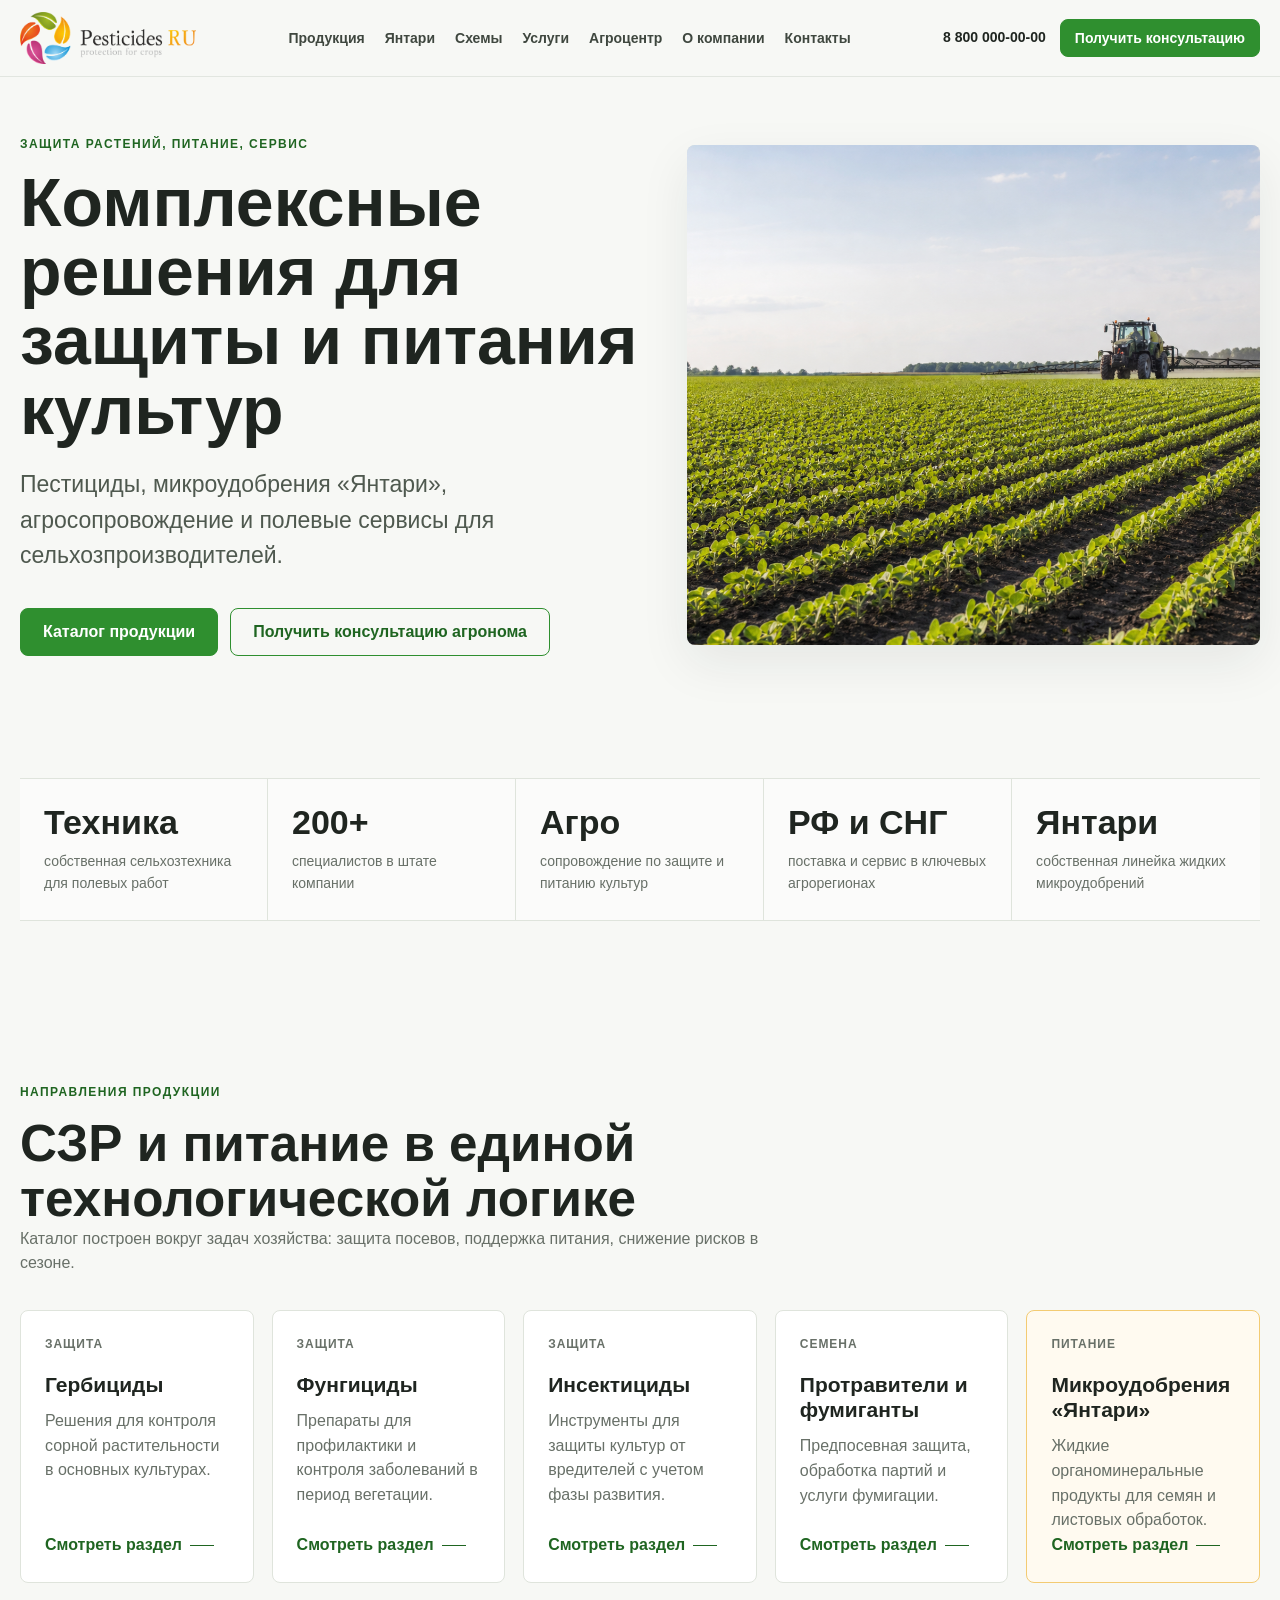
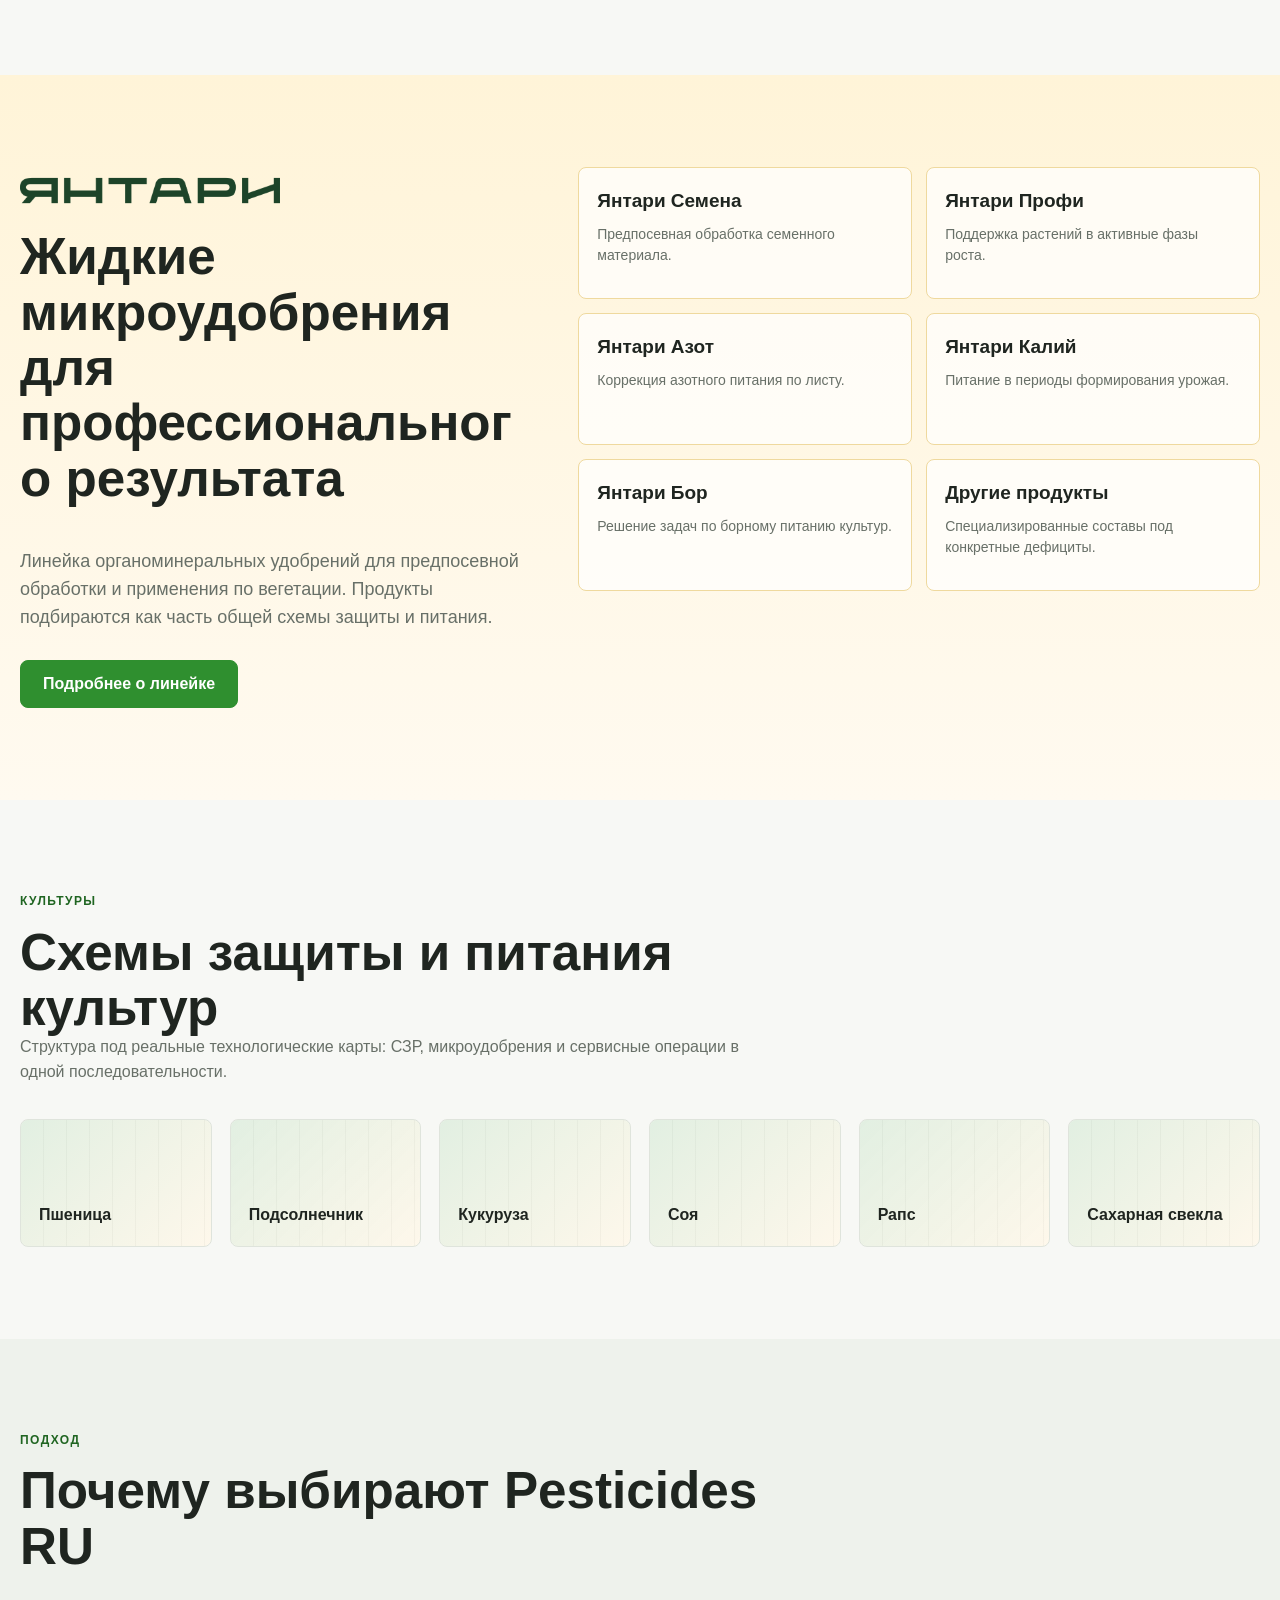
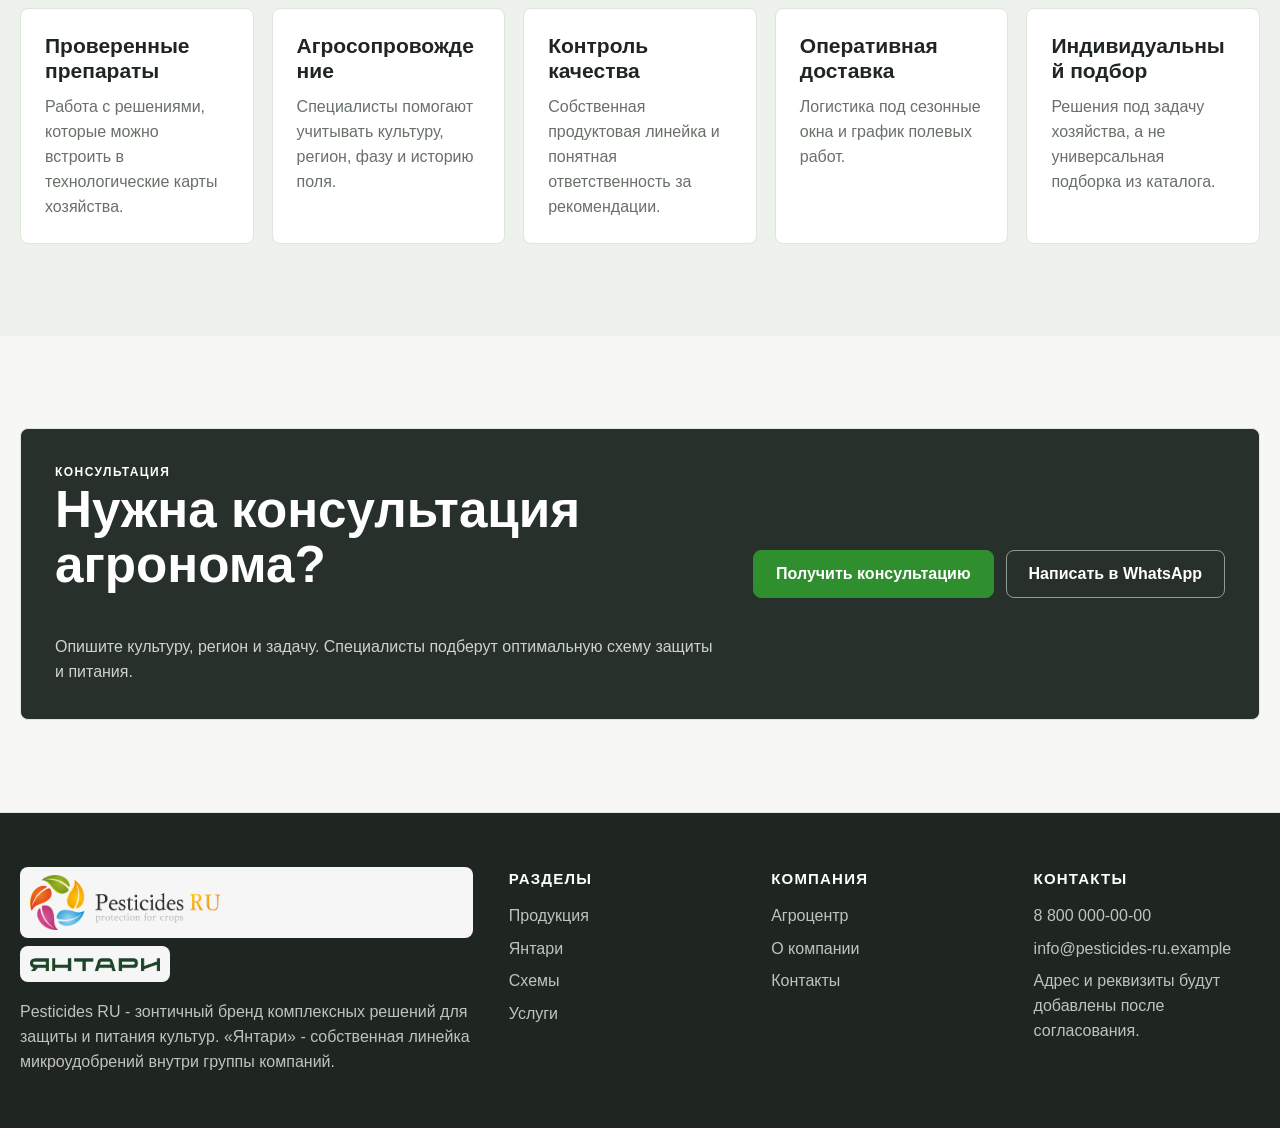
==== index.html @ 40eee6c5 "Initial static site" ====
<!doctype html>
<html lang="ru">
  <head>
    <meta charset="utf-8">
    <meta name="viewport" content="width=device-width, initial-scale=1">
    <title>Pesticides RU - защита и питание сельскохозяйственных культур</title>
    <meta name="description" content="Pesticides RU: пестициды, микроудобрения Янтари, агросопровождение и полевые сервисы для сельхозпроизводителей.">
    <meta property="og:title" content="Pesticides RU - комплексные решения для агробизнеса">
    <meta property="og:description" content="Защита растений, питание культур, микроудобрения Янтари и агрономическое сопровождение.">
    <meta property="og:type" content="website">
    <meta property="og:image" content="assets/img/hero-field.png">
    <meta property="og:locale" content="ru_RU">
    <link rel="stylesheet" href="assets/css/styles.css">
  </head>
  <body>
    <header class="site-header" data-header>
      <div class="container header-inner">
        <a class="brand" href="index.html" aria-label="Pesticides RU">
          <img class="brand-logo" src="assets/img/logo-pesticides.png" alt="Pesticides RU">
        </a>
        <button class="nav-toggle" type="button" aria-label="Открыть меню" aria-expanded="false" data-menu-toggle>
          <span></span>
          <span></span>
        </button>
        <nav class="site-nav" data-nav>
          <a href="products.html">Продукция</a>
          <a href="yantari.html">Янтари</a>
          <a href="schemes.html">Схемы</a>
          <a href="services.html">Услуги</a>
          <a href="agrocenter.html">Агроцентр</a>
          <a href="company.html">О компании</a>
          <a href="contacts.html">Контакты</a>
        </nav>
        <div class="header-actions">
          <a class="header-phone" href="tel:+78000000000">8 800 000-00-00</a>
          <a class="button button--small" href="contacts.html">Получить консультацию</a>
        </div>
      </div>
    </header>

    <main>
      <section class="hero section">
        <div class="container hero-grid">
          <div class="hero-copy reveal">
            <p class="eyebrow">Защита растений, питание, сервис</p>
            <h1>Комплексные решения для защиты и питания культур</h1>
            <p class="lead">Пестициды, микроудобрения «Янтари», агросопровождение и полевые сервисы для сельхозпроизводителей.</p>
            <div class="hero-actions">
              <a class="button" href="products.html">Каталог продукции</a>
              <a class="button button--secondary" href="contacts.html">Получить консультацию агронома</a>
            </div>
          </div>
          <div class="hero-media reveal">
            <img src="assets/img/hero-field.png" alt="Поле с сельскохозяйственной техникой для обработки посевов">
          </div>
        </div>
      </section>

      <section class="section section--tight">
        <div class="container metrics-row reveal">
          <article class="metric">
            <span class="metric-value">Техника</span>
            <p>собственная сельхозтехника для полевых работ</p>
          </article>
          <article class="metric">
            <span class="metric-value">200+</span>
            <p>специалистов в штате компании</p>
          </article>
          <article class="metric">
            <span class="metric-value">Агро</span>
            <p>сопровождение по защите и питанию культур</p>
          </article>
          <article class="metric">
            <span class="metric-value">РФ и СНГ</span>
            <p>поставка и сервис в ключевых агрорегионах</p>
          </article>
          <article class="metric">
            <span class="metric-value">Янтари</span>
            <p>собственная линейка жидких микроудобрений</p>
          </article>
        </div>
      </section>

      <section class="section">
        <div class="container">
          <div class="section-header reveal">
            <p class="eyebrow">Направления продукции</p>
            <h2>СЗР и питание в единой технологической логике</h2>
            <p>Каталог построен вокруг задач хозяйства: защита посевов, поддержка питания, снижение рисков в сезоне.</p>
          </div>
          <div class="grid grid--5">
            <article class="card reveal">
              <span class="card-kicker">Защита</span>
              <h3>Гербициды</h3>
              <p>Решения для контроля сорной растительности в основных культурах.</p>
              <a class="text-link" href="products.html#catalog">Смотреть раздел</a>
            </article>
            <article class="card reveal">
              <span class="card-kicker">Защита</span>
              <h3>Фунгициды</h3>
              <p>Препараты для профилактики и контроля заболеваний в период вегетации.</p>
              <a class="text-link" href="products.html#catalog">Смотреть раздел</a>
            </article>
            <article class="card reveal">
              <span class="card-kicker">Защита</span>
              <h3>Инсектициды</h3>
              <p>Инструменты для защиты культур от вредителей с учетом фазы развития.</p>
              <a class="text-link" href="products.html#catalog">Смотреть раздел</a>
            </article>
            <article class="card reveal">
              <span class="card-kicker">Семена</span>
              <h3>Протравители и фумиганты</h3>
              <p>Предпосевная защита, обработка партий и услуги фумигации.</p>
              <a class="text-link" href="products.html#catalog">Смотреть раздел</a>
            </article>
            <article class="card card--accent reveal">
              <span class="card-kicker">Питание</span>
              <h3>Микроудобрения «Янтари»</h3>
              <p>Жидкие органоминеральные продукты для семян и листовых обработок.</p>
              <a class="text-link" href="yantari.html">Смотреть раздел</a>
            </article>
          </div>
        </div>
      </section>

      <section class="section section--soft">
        <div class="container brand-feature reveal">
          <div>
            <img class="yantari-logo yantari-logo--feature" src="assets/img/logo-yantari-wordmark.png" alt="Янтари">
            <h2>Жидкие микроудобрения для профессионального результата</h2>
            <p>Линейка органоминеральных удобрений для предпосевной обработки и применения по вегетации. Продукты подбираются как часть общей схемы защиты и питания.</p>
            <a class="button" href="yantari.html">Подробнее о линейке</a>
          </div>
          <div class="mini-products">
            <article>
              <h3>Янтари Семена</h3>
              <p>Предпосевная обработка семенного материала.</p>
            </article>
            <article>
              <h3>Янтари Профи</h3>
              <p>Поддержка растений в активные фазы роста.</p>
            </article>
            <article>
              <h3>Янтари Азот</h3>
              <p>Коррекция азотного питания по листу.</p>
            </article>
            <article>
              <h3>Янтари Калий</h3>
              <p>Питание в периоды формирования урожая.</p>
            </article>
            <article>
              <h3>Янтари Бор</h3>
              <p>Решение задач по борному питанию культур.</p>
            </article>
            <article>
              <h3>Другие продукты</h3>
              <p>Специализированные составы под конкретные дефициты.</p>
            </article>
          </div>
        </div>
      </section>

      <section class="section">
        <div class="container">
          <div class="section-header reveal">
            <p class="eyebrow">Культуры</p>
            <h2>Схемы защиты и питания культур</h2>
            <p>Структура под реальные технологические карты: СЗР, микроудобрения и сервисные операции в одной последовательности.</p>
          </div>
          <div class="grid grid--6">
            <a class="culture-card reveal" href="schemes.html#wheat"><span>Пшеница</span></a>
            <a class="culture-card reveal" href="schemes.html#sunflower"><span>Подсолнечник</span></a>
            <a class="culture-card reveal" href="schemes.html#corn"><span>Кукуруза</span></a>
            <a class="culture-card reveal" href="schemes.html#soy"><span>Соя</span></a>
            <a class="culture-card reveal" href="schemes.html#rape"><span>Рапс</span></a>
            <a class="culture-card reveal" href="schemes.html#beet"><span>Сахарная свекла</span></a>
          </div>
        </div>
      </section>

      <section class="section section--muted">
        <div class="container">
          <div class="section-header reveal">
            <p class="eyebrow">Подход</p>
            <h2>Почему выбирают Pesticides RU</h2>
          </div>
          <div class="grid grid--5">
            <article class="card reveal">
              <h3>Проверенные препараты</h3>
              <p>Работа с решениями, которые можно встроить в технологические карты хозяйства.</p>
            </article>
            <article class="card reveal">
              <h3>Агросопровождение</h3>
              <p>Специалисты помогают учитывать культуру, регион, фазу и историю поля.</p>
            </article>
            <article class="card reveal">
              <h3>Контроль качества</h3>
              <p>Собственная продуктовая линейка и понятная ответственность за рекомендации.</p>
            </article>
            <article class="card reveal">
              <h3>Оперативная доставка</h3>
              <p>Логистика под сезонные окна и график полевых работ.</p>
            </article>
            <article class="card reveal">
              <h3>Индивидуальный подбор</h3>
              <p>Решения под задачу хозяйства, а не универсальная подборка из каталога.</p>
            </article>
          </div>
        </div>
      </section>

      <section class="section">
        <div class="container">
          <div class="cta-block reveal">
            <div>
              <p class="eyebrow">Консультация</p>
              <h2>Нужна консультация агронома?</h2>
              <p>Опишите культуру, регион и задачу. Специалисты подберут оптимальную схему защиты и питания.</p>
            </div>
            <div class="cta-actions">
              <a class="button" href="contacts.html">Получить консультацию</a>
              <a class="button button--secondary" href="https://wa.me/78000000000">Написать в WhatsApp</a>
            </div>
          </div>
        </div>
      </section>
    </main>

    <footer class="site-footer">
      <div class="container footer-grid">
        <div>
          <a class="brand brand--footer" href="index.html">
            <img class="brand-logo" src="assets/img/logo-pesticides.png" alt="Pesticides RU">
          </a>
          <img class="footer-yantari-logo" src="assets/img/logo-yantari-wordmark.png" alt="Янтари">
          <p>Pesticides RU - зонтичный бренд комплексных решений для защиты и питания культур. «Янтари» - собственная линейка микроудобрений внутри группы компаний.</p>
        </div>
        <div>
          <h2>Разделы</h2>
          <a href="products.html">Продукция</a>
          <a href="yantari.html">Янтари</a>
          <a href="schemes.html">Схемы</a>
          <a href="services.html">Услуги</a>
        </div>
        <div>
          <h2>Компания</h2>
          <a href="agrocenter.html">Агроцентр</a>
          <a href="company.html">О компании</a>
          <a href="contacts.html">Контакты</a>
        </div>
        <div>
          <h2>Контакты</h2>
          <a href="tel:+78000000000">8 800 000-00-00</a>
          <a href="mailto:info@pesticides-ru.example">info@pesticides-ru.example</a>
          <p>Адрес и реквизиты будут добавлены после согласования.</p>
        </div>
      </div>
    </footer>
    <script src="assets/js/main.js"></script>
  </body>
</html>
---- assets/css/styles.css ----
:root {
  --color-bg: #f7f8f5;
  --color-surface: #ffffff;
  --color-text: #1f2520;
  --color-muted: #687068;
  --color-line: #dfe4dc;
  --color-green: #2f8f2f;
  --color-green-dark: #1f6521;
  --color-yantari: #f2a100;
  --color-yantari-soft: #fff4d8;
  --color-graphite: #27302a;
  --color-bluegray: #e8eef0;
  --shadow-soft: 0 18px 50px rgba(31, 37, 32, 0.08);
  --radius: 8px;
  --container: min(100% - 40px, 1240px);
}

* {
  box-sizing: border-box;
}

html {
  scroll-behavior: smooth;
}

body {
  margin: 0;
  background: var(--color-bg);
  color: var(--color-text);
  font-family: Inter, Arial, Helvetica, sans-serif;
  font-size: 16px;
  line-height: 1.55;
  text-rendering: optimizeLegibility;
}

body.menu-open {
  overflow: hidden;
}

img {
  display: block;
  max-width: 100%;
}

a {
  color: inherit;
  text-decoration: none;
}

button,
input,
select,
textarea {
  font: inherit;
}

.container {
  width: var(--container);
  margin: 0 auto;
}

.section {
  padding: 92px 0;
}

.section--tight {
  padding: 30px 0 70px;
}

.section--soft {
  background: linear-gradient(180deg, var(--color-yantari-soft), #fffaf0);
}

.section--muted {
  background: #eef2ec;
}

.section-header {
  max-width: 760px;
  margin-bottom: 34px;
}

.section-header h2,
.page-hero h1,
.hero h1,
.subbrand-hero h1 {
  margin: 0;
  color: var(--color-text);
  font-weight: 760;
  line-height: 1.02;
  letter-spacing: 0;
}

.hero h1 {
  max-width: 720px;
  font-size: clamp(38px, 5.4vw, 68px);
}

.page-hero h1,
.subbrand-hero h1 {
  font-size: clamp(38px, 5vw, 66px);
}

.section-header h2,
.cta-block h2,
.brand-feature h2 {
  font-size: clamp(30px, 4vw, 52px);
  line-height: 1.08;
}

h1,
h2,
h3,
p {
  margin-top: 0;
  overflow-wrap: break-word;
}

p {
  color: var(--color-muted);
}

.lead {
  max-width: 720px;
  margin: 22px 0 0;
  color: #4f594f;
  font-size: clamp(18px, 2vw, 23px);
}

.eyebrow {
  margin-bottom: 14px;
  color: var(--color-green-dark);
  font-size: 12px;
  font-weight: 760;
  letter-spacing: 0.12em;
  text-transform: uppercase;
}

.button {
  display: inline-flex;
  align-items: center;
  justify-content: center;
  min-height: 48px;
  padding: 0 22px;
  border: 1px solid var(--color-green);
  border-radius: var(--radius);
  background: var(--color-green);
  color: #ffffff;
  font-weight: 720;
  line-height: 1;
  transition: background 180ms ease, border-color 180ms ease, transform 180ms ease;
}

.button:hover {
  border-color: var(--color-green-dark);
  background: var(--color-green-dark);
  transform: translateY(-1px);
}

.button--secondary {
  background: transparent;
  color: var(--color-green-dark);
}

.button--secondary:hover {
  background: #eaf3e8;
  color: var(--color-green-dark);
}

.button--small {
  min-height: 38px;
  padding: 0 14px;
  font-size: 14px;
}

.text-link {
  display: inline-flex;
  align-items: center;
  gap: 8px;
  margin-top: auto;
  color: var(--color-green-dark);
  font-weight: 720;
}

.text-link::after {
  content: "";
  width: 24px;
  height: 1px;
  background: currentColor;
}

.site-header {
  position: sticky;
  top: 0;
  z-index: 20;
  border-bottom: 1px solid rgba(223, 228, 220, 0.86);
  background: rgba(247, 248, 245, 0.92);
  backdrop-filter: blur(18px);
  transition: box-shadow 180ms ease, background 180ms ease;
}

.site-header.is-scrolled {
  background: rgba(255, 255, 255, 0.94);
  box-shadow: 0 10px 32px rgba(31, 37, 32, 0.08);
}

.header-inner {
  display: grid;
  grid-template-columns: auto 1fr auto;
  align-items: center;
  gap: 24px;
  min-height: 76px;
}

.brand {
  display: inline-flex;
  align-items: center;
  gap: 10px;
  min-width: 0;
  font-weight: 800;
}

.brand-logo {
  display: block;
  width: 176px;
  height: auto;
}

.brand--footer .brand-logo {
  width: 190px;
}

.brand-mark {
  display: inline-flex;
  align-items: center;
  justify-content: center;
  width: 38px;
  height: 38px;
  border: 1px solid var(--color-green);
  border-radius: 50%;
  background: #eef6ec;
  color: var(--color-green-dark);
  font-size: 13px;
  font-weight: 800;
}

.brand-mark--large {
  width: 58px;
  height: 58px;
  font-size: 18px;
}

.brand-text {
  white-space: nowrap;
}

.site-nav {
  display: flex;
  align-items: center;
  justify-content: center;
  gap: 20px;
  color: #3f473f;
  font-size: 14px;
  font-weight: 640;
}

.site-nav a {
  position: relative;
  padding: 27px 0 26px;
}

.site-nav a::after {
  position: absolute;
  right: 0;
  bottom: 19px;
  left: 0;
  height: 2px;
  background: var(--color-green);
  content: "";
  opacity: 0;
  transform: scaleX(0.3);
  transition: opacity 180ms ease, transform 180ms ease;
}

.site-nav a:hover::after,
.site-nav a.is-active::after {
  opacity: 1;
  transform: scaleX(1);
}

.header-actions {
  display: inline-flex;
  align-items: center;
  gap: 14px;
}

.header-phone {
  color: var(--color-text);
  font-size: 14px;
  font-weight: 760;
  white-space: nowrap;
}

.nav-toggle {
  display: none;
  width: 42px;
  height: 42px;
  border: 1px solid var(--color-line);
  border-radius: var(--radius);
  background: var(--color-surface);
  cursor: pointer;
}

.nav-toggle span {
  display: block;
  width: 18px;
  height: 2px;
  margin: 5px auto;
  background: var(--color-text);
  transition: transform 180ms ease, opacity 180ms ease;
}

.nav-toggle.is-active span:first-child {
  transform: translateY(3.5px) rotate(45deg);
}

.nav-toggle.is-active span:last-child {
  transform: translateY(-3.5px) rotate(-45deg);
}

.mobile-nav-actions {
  display: none;
}

.hero {
  padding-top: 58px;
}

.hero-grid {
  display: grid;
  grid-template-columns: minmax(0, 1fr) minmax(360px, 0.92fr);
  align-items: center;
  gap: 44px;
}

.hero-grid > *,
.page-hero-grid > *,
.subbrand-hero-grid > *,
.brand-feature > *,
.two-column > *,
.contact-layout > *,
.grid > *,
.product-grid > *,
.service-list > *,
.stage-grid > *,
.process-line > *,
.footer-grid > * {
  min-width: 0;
}

.hero-copy {
  position: relative;
  z-index: 1;
}

.hero-actions {
  display: flex;
  flex-wrap: wrap;
  gap: 12px;
  margin-top: 34px;
}

.hero-media {
  min-height: 500px;
  overflow: hidden;
  border-radius: var(--radius);
  background: #d8dfd6;
  box-shadow: var(--shadow-soft);
}

.hero-media img {
  width: 100%;
  height: 100%;
  min-height: 500px;
  object-fit: cover;
}

.metrics-row {
  display: grid;
  grid-template-columns: repeat(5, 1fr);
  border-top: 1px solid var(--color-line);
  border-bottom: 1px solid var(--color-line);
  background: rgba(255, 255, 255, 0.52);
}

.metric {
  min-height: 138px;
  padding: 26px 24px;
  border-right: 1px solid var(--color-line);
}

.metric:last-child {
  border-right: 0;
}

.metric-value {
  display: block;
  margin-bottom: 12px;
  color: var(--color-text);
  font-size: clamp(24px, 3vw, 34px);
  font-weight: 820;
  line-height: 1;
}

.metric p {
  margin: 0;
  font-size: 14px;
}

.grid {
  display: grid;
  gap: 18px;
}

.grid--4 {
  grid-template-columns: repeat(4, minmax(0, 1fr));
}

.grid--5 {
  grid-template-columns: repeat(5, minmax(0, 1fr));
}

.grid--6 {
  grid-template-columns: repeat(6, minmax(0, 1fr));
}

.card,
.product-card,
.culture-card,
.document-card,
.service-card,
.scheme-card,
.contact-card,
.page-note,
.subbrand-panel,
.process-step,
.map-placeholder,
.requisites {
  border: 1px solid var(--color-line);
  border-radius: var(--radius);
  background: var(--color-surface);
}

.card {
  display: flex;
  min-height: 230px;
  flex-direction: column;
  padding: 24px;
  transition: border-color 180ms ease, transform 180ms ease, box-shadow 180ms ease;
}

.card:hover,
.product-card:hover,
.culture-card:hover,
.service-card:hover,
.document-card:hover {
  border-color: #b9c8b6;
  box-shadow: 0 14px 36px rgba(31, 37, 32, 0.07);
  transform: translateY(-2px);
}

.card--accent {
  border-color: #f3cb73;
  background: #fffaf0;
}

.card h3,
.product-card h3,
.service-card h2,
.document-card h3,
.process-step h3 {
  margin-bottom: 12px;
  color: var(--color-text);
  font-size: 21px;
  line-height: 1.2;
}

.card p,
.product-card p,
.document-card p,
.service-card p {
  margin-bottom: 0;
}

.card-kicker {
  margin-bottom: 18px;
  color: var(--color-muted);
  font-size: 12px;
  font-weight: 760;
  letter-spacing: 0.08em;
  text-transform: uppercase;
}

.brand-feature {
  display: grid;
  grid-template-columns: minmax(280px, 0.86fr) minmax(0, 1.14fr);
  gap: 44px;
  align-items: start;
}

.brand-feature p {
  max-width: 580px;
  margin-bottom: 28px;
  font-size: 18px;
}

.subbrand-logo {
  display: inline-flex;
  align-items: center;
  min-height: 38px;
  margin-bottom: 18px;
  padding: 8px 16px;
  border: 1px solid #e8b33c;
  border-radius: 999px;
  background: #fff6dc;
  color: #885b00;
  font-size: 16px;
  font-weight: 820;
}

.yantari-logo {
  display: block;
  width: min(100%, 230px);
  height: auto;
  margin-bottom: 18px;
}

.yantari-logo--hero {
  width: min(100%, 340px);
}

.yantari-logo--feature {
  width: min(100%, 260px);
}

.mini-products {
  display: grid;
  grid-template-columns: repeat(2, minmax(0, 1fr));
  gap: 14px;
}

.mini-products article {
  min-height: 132px;
  padding: 18px;
  border: 1px solid #efd99e;
  border-radius: var(--radius);
  background: rgba(255, 255, 255, 0.72);
}

.mini-products h3 {
  margin-bottom: 8px;
  font-size: 19px;
}

.mini-products p {
  margin: 0;
  font-size: 14px;
}

.culture-card {
  position: relative;
  display: flex;
  min-height: 128px;
  align-items: flex-end;
  padding: 18px;
  overflow: hidden;
  color: var(--color-text);
  font-weight: 780;
  transition: border-color 180ms ease, transform 180ms ease, box-shadow 180ms ease;
}

.culture-card::before {
  position: absolute;
  inset: 0;
  background:
    linear-gradient(135deg, rgba(47, 143, 47, 0.14), rgba(242, 161, 0, 0.08)),
    repeating-linear-gradient(90deg, transparent 0 22px, rgba(31, 37, 32, 0.04) 22px 23px);
  content: "";
}

.culture-card span {
  position: relative;
}

.cta-block {
  display: grid;
  grid-template-columns: minmax(0, 1fr) auto;
  gap: 30px;
  align-items: center;
  padding: 34px;
  border: 1px solid var(--color-line);
  border-radius: var(--radius);
  background: var(--color-graphite);
}

.cta-block h2,
.cta-block p,
.cta-block .eyebrow {
  color: #ffffff;
}

.cta-block p {
  max-width: 680px;
  margin-bottom: 0;
  color: rgba(255, 255, 255, 0.78);
}

.cta-actions {
  display: flex;
  flex-wrap: wrap;
  gap: 12px;
  justify-content: flex-end;
}

.cta-block .button--secondary {
  border-color: rgba(255, 255, 255, 0.5);
  color: #ffffff;
}

.cta-block .button--secondary:hover {
  background: rgba(255, 255, 255, 0.1);
}

.page-hero {
  border-bottom: 1px solid var(--color-line);
  background: linear-gradient(180deg, #ffffff, var(--color-bg));
}

.page-hero-grid,
.subbrand-hero-grid {
  display: grid;
  grid-template-columns: minmax(0, 1fr) minmax(280px, 390px);
  gap: 44px;
  align-items: end;
}

.page-note,
.contact-card,
.subbrand-panel {
  padding: 24px;
}

.page-note strong,
.contact-card h2 {
  display: block;
  margin-bottom: 10px;
  color: var(--color-text);
  font-size: 18px;
}

.page-note p,
.contact-card p,
.subbrand-panel p {
  margin: 0;
}

.filter-bar {
  display: flex;
  flex-wrap: wrap;
  gap: 8px;
  margin-bottom: 28px;
}

.filter-button {
  min-height: 38px;
  padding: 0 14px;
  border: 1px solid var(--color-line);
  border-radius: 999px;
  background: var(--color-surface);
  color: var(--color-text);
  cursor: pointer;
  font-size: 14px;
  font-weight: 680;
  transition: border-color 180ms ease, background 180ms ease, color 180ms ease;
}

.filter-button:hover,
.filter-button.is-active {
  border-color: var(--color-green);
  background: #eaf3e8;
  color: var(--color-green-dark);
}

.product-grid {
  display: grid;
  grid-template-columns: repeat(4, minmax(0, 1fr));
  gap: 18px;
}

.product-card {
  display: flex;
  min-height: 330px;
  flex-direction: column;
  padding: 22px;
  transition: border-color 180ms ease, transform 180ms ease, box-shadow 180ms ease;
}

.product-card.is-hidden,
.scheme-card.is-hidden {
  display: none;
}

.tag {
  display: inline-flex;
  width: fit-content;
  margin-bottom: 16px;
  padding: 5px 10px;
  border-radius: 999px;
  background: #edf4ec;
  color: var(--color-green-dark);
  font-size: 12px;
  font-weight: 760;
}

.tag--yantari {
  background: var(--color-yantari-soft);
  color: #8a5c00;
}

.product-card dl {
  display: grid;
  gap: 10px;
  margin: 0 0 18px;
}

.product-card dl div {
  display: grid;
  gap: 2px;
}

.product-card dt {
  color: var(--color-muted);
  font-size: 12px;
  font-weight: 760;
  text-transform: uppercase;
}

.product-card dd {
  margin: 0;
  color: var(--color-text);
  font-size: 14px;
}

.product-card .button {
  align-self: flex-start;
  margin-top: auto;
}

.subbrand-hero {
  background:
    linear-gradient(135deg, rgba(255, 244, 216, 0.95), rgba(247, 248, 245, 0.95)),
    radial-gradient(circle at 80% 20%, rgba(242, 161, 0, 0.18), transparent 32%);
}

.subbrand-panel {
  border-color: #efd99e;
  background: rgba(255, 255, 255, 0.66);
}

.two-column {
  display: grid;
  grid-template-columns: minmax(260px, 0.8fr) minmax(0, 1.2fr);
  gap: 54px;
  align-items: start;
}

.text-stack {
  max-width: 780px;
}

.text-stack p {
  color: #475047;
  font-size: 19px;
}

.document-card {
  min-height: 210px;
  padding: 22px;
  transition: border-color 180ms ease, transform 180ms ease, box-shadow 180ms ease;
}

.document-card span {
  display: inline-flex;
  margin-top: 18px;
  color: var(--color-yantari);
  font-size: 13px;
  font-weight: 820;
}

.scheme-list {
  display: grid;
  gap: 22px;
}

.accordion {
  border: 1px solid var(--color-line);
  border-radius: var(--radius);
  background: var(--color-surface);
  overflow: hidden;
}

.accordion-item + .accordion-item {
  border-top: 1px solid var(--color-line);
}

.accordion-trigger {
  display: flex;
  width: 100%;
  min-height: 68px;
  align-items: center;
  justify-content: space-between;
  gap: 18px;
  padding: 0 22px;
  border: 0;
  background: transparent;
  color: var(--color-text);
  cursor: pointer;
  font-weight: 760;
  text-align: left;
}

.accordion-icon {
  position: relative;
  width: 18px;
  height: 18px;
  flex: 0 0 auto;
}

.accordion-icon::before,
.accordion-icon::after {
  position: absolute;
  top: 50%;
  left: 50%;
  width: 16px;
  height: 2px;
  background: var(--color-green-dark);
  content: "";
  transform: translate(-50%, -50%);
}

.accordion-icon::after {
  transform: translate(-50%, -50%) rotate(90deg);
  transition: opacity 160ms ease;
}

.accordion-trigger[aria-expanded="true"] .accordion-icon::after {
  opacity: 0;
}

.accordion-panel {
  padding: 0 22px 22px;
}

.accordion-panel p {
  max-width: 820px;
  margin: 0;
}

.scheme-card {
  padding: 24px;
}

.scheme-card-head {
  display: flex;
  align-items: center;
  justify-content: space-between;
  gap: 18px;
  margin-bottom: 20px;
  border-bottom: 1px solid var(--color-line);
}

.scheme-card-head h2 {
  margin: 0 0 16px;
  font-size: clamp(26px, 3vw, 38px);
}

.stage-grid {
  display: grid;
  grid-template-columns: repeat(3, minmax(0, 1fr));
  gap: 14px;
}

.stage-grid section {
  min-height: 144px;
  padding: 18px;
  border: 1px solid #e7ebe5;
  border-radius: var(--radius);
  background: #fbfcfa;
}

.stage-grid h3 {
  margin-bottom: 8px;
  font-size: 17px;
}

.stage-grid p {
  margin: 0;
  font-size: 14px;
}

.service-list {
  display: grid;
  grid-template-columns: repeat(3, minmax(0, 1fr));
  gap: 18px;
}

.service-card {
  display: flex;
  min-height: 390px;
  flex-direction: column;
  padding: 24px;
  transition: border-color 180ms ease, transform 180ms ease, box-shadow 180ms ease;
}

.service-card--wide {
  grid-column: span 3;
  min-height: auto;
}

.service-card .button {
  align-self: flex-start;
  margin-top: auto;
}

.process-line {
  display: grid;
  grid-template-columns: repeat(4, minmax(0, 1fr));
  gap: 18px;
}

.process-step {
  min-height: 240px;
  padding: 24px;
}

.process-step span {
  display: block;
  margin-bottom: 24px;
  color: var(--color-yantari);
  font-size: 28px;
  font-weight: 820;
  line-height: 1;
}

.info-list {
  display: grid;
  gap: 18px;
}

.info-list article {
  padding-bottom: 18px;
  border-bottom: 1px solid var(--color-line);
}

.info-list h3 {
  margin-bottom: 6px;
  font-size: 22px;
}

.info-list p {
  margin-bottom: 0;
}

.brand-architecture {
  display: grid;
  grid-template-columns: repeat(2, minmax(0, 1fr));
  gap: 18px;
}

.brand-architecture > div {
  min-height: 300px;
  padding: 30px;
  border: 1px solid var(--color-line);
  border-radius: var(--radius);
  background: var(--color-surface);
}

.architecture-logo {
  display: block;
  width: min(100%, 300px);
  height: auto;
}

.architecture-logo--yantari {
  width: min(100%, 270px);
}

.brand-architecture h2 {
  margin: 24px 0 12px;
  font-size: 32px;
}

.contact-card {
  display: grid;
  gap: 10px;
}

.contact-card a {
  color: var(--color-green-dark);
  font-weight: 760;
}

.contact-layout {
  display: grid;
  grid-template-columns: minmax(0, 1fr) 360px;
  gap: 22px;
  align-items: start;
}

.contact-form {
  display: grid;
  grid-template-columns: repeat(2, minmax(0, 1fr));
  gap: 18px;
  padding: 24px;
  border: 1px solid var(--color-line);
  border-radius: var(--radius);
  background: var(--color-surface);
}

.form-row {
  display: grid;
  gap: 8px;
}

.form-row--full,
.form-footer {
  grid-column: 1 / -1;
}

.form-row label {
  color: var(--color-text);
  font-size: 14px;
  font-weight: 720;
}

.form-row input,
.form-row select,
.form-row textarea {
  width: 100%;
  border: 1px solid var(--color-line);
  border-radius: var(--radius);
  background: #fbfcfa;
  color: var(--color-text);
}

.form-row input,
.form-row select {
  height: 46px;
  padding: 0 12px;
}

.form-row textarea {
  min-height: 150px;
  resize: vertical;
  padding: 12px;
}

.form-row input:focus,
.form-row select:focus,
.form-row textarea:focus {
  outline: 2px solid rgba(47, 143, 47, 0.2);
  border-color: var(--color-green);
}

.form-footer {
  display: flex;
  align-items: center;
  gap: 16px;
}

.form-status {
  margin: 0;
  color: var(--color-green-dark);
  font-size: 14px;
  font-weight: 680;
}

.details-stack {
  display: grid;
  gap: 18px;
}

.map-placeholder,
.requisites {
  padding: 24px;
}

.map-placeholder {
  min-height: 290px;
  background:
    linear-gradient(135deg, rgba(47, 143, 47, 0.07), rgba(242, 161, 0, 0.08)),
    repeating-linear-gradient(0deg, transparent 0 26px, rgba(31, 37, 32, 0.05) 26px 27px),
    repeating-linear-gradient(90deg, transparent 0 26px, rgba(31, 37, 32, 0.05) 26px 27px),
    #ffffff;
}

.map-placeholder h2,
.requisites h2 {
  margin-bottom: 12px;
  font-size: 23px;
}

.requisites p {
  margin-bottom: 8px;
  font-size: 14px;
}

.site-footer {
  padding: 54px 0;
  border-top: 1px solid var(--color-line);
  background: #1f2520;
  color: #ffffff;
}

.footer-grid {
  display: grid;
  grid-template-columns: minmax(260px, 1.4fr) repeat(3, minmax(0, 0.7fr));
  gap: 36px;
}

.site-footer p,
.site-footer a {
  color: rgba(255, 255, 255, 0.72);
}

.site-footer p {
  margin-bottom: 0;
}

.site-footer h2 {
  margin-bottom: 14px;
  color: #ffffff;
  font-size: 15px;
  text-transform: uppercase;
  letter-spacing: 0.08em;
}

.site-footer a {
  display: block;
  margin-bottom: 8px;
}

.brand--footer {
  display: inline-flex;
  margin-bottom: 18px;
  padding: 8px 10px;
  border-radius: var(--radius);
  background: rgba(255, 255, 255, 0.96);
  color: #ffffff;
}

.brand--footer .brand-mark {
  border-color: rgba(255, 255, 255, 0.35);
  background: rgba(255, 255, 255, 0.08);
  color: #ffffff;
}

.footer-yantari-logo {
  display: block;
  width: 150px;
  height: auto;
  margin: 0 0 18px;
  padding: 7px 10px;
  border-radius: var(--radius);
  background: rgba(255, 255, 255, 0.96);
}

.reveal {
  opacity: 0;
  transform: translateY(18px);
  transition: opacity 520ms ease, transform 520ms ease;
}

.reveal.is-visible {
  opacity: 1;
  transform: translateY(0);
}

@media (max-width: 1180px) {
  .header-inner {
    grid-template-columns: auto auto;
    justify-content: space-between;
  }

  .nav-toggle {
    display: block;
  }

  .site-nav,
  .header-actions {
    position: fixed;
    right: 20px;
    left: 20px;
    display: none;
    border: 1px solid var(--color-line);
    background: var(--color-surface);
  }

  .site-nav {
    top: 86px;
    z-index: 22;
    flex-direction: column;
    align-items: stretch;
    gap: 0;
    max-height: calc(100vh - 108px);
    overflow-y: auto;
    padding: 10px;
    border-radius: var(--radius);
    box-shadow: var(--shadow-soft);
  }

  .site-nav.is-open {
    display: flex;
  }

  .site-nav a {
    padding: 13px 12px;
    border-bottom: 1px solid var(--color-line);
  }

  .site-nav a:last-child {
    border-bottom: 0;
  }

  .site-nav a::after {
    display: none;
  }

  .header-actions,
  .header-actions.is-open {
    display: none;
  }

  .mobile-nav-actions {
    display: grid;
    gap: 10px;
    padding: 12px 2px 2px;
  }

  .site-nav .mobile-nav-actions a {
    display: flex;
    width: 100%;
    justify-content: center;
    padding: 0;
    border-bottom: 0;
  }

  .mobile-nav-actions .header-phone {
    min-height: 38px;
    align-items: center;
    border: 1px solid var(--color-line);
    border-radius: var(--radius);
    background: #fbfcfa;
  }

  .hero-grid,
  .page-hero-grid,
  .subbrand-hero-grid,
  .brand-feature,
  .two-column,
  .contact-layout {
    grid-template-columns: 1fr;
  }

  .hero-media,
  .hero-media img {
    min-height: 420px;
  }

  .metrics-row,
  .grid--5,
  .grid--6,
  .product-grid,
  .service-list,
  .process-line,
  .footer-grid {
    grid-template-columns: repeat(2, minmax(0, 1fr));
  }

  .grid--4,
  .stage-grid {
    grid-template-columns: repeat(2, minmax(0, 1fr));
  }

  .service-card--wide {
    grid-column: span 2;
  }

  .metric {
    border-bottom: 1px solid var(--color-line);
  }
}

@media (max-width: 767px) {
  :root {
    --container: min(100% - 28px, 1240px);
  }

  .section {
    padding: 64px 0;
  }

  .section--tight {
    padding: 18px 0 52px;
  }

  .header-inner {
    min-height: 68px;
  }

  .brand-text {
    max-width: 150px;
    overflow: hidden;
    text-overflow: ellipsis;
  }

  .brand-logo {
    width: 146px;
  }

  .site-nav {
    top: 78px;
    right: 14px;
    left: 14px;
  }

  .hero {
    padding-top: 42px;
  }

  .page-hero h1,
  .subbrand-hero h1 {
    font-size: 30px;
    line-height: 1.08;
  }

  .hero-actions,
  .cta-actions,
  .form-footer {
    flex-direction: column;
    align-items: stretch;
  }

  .hero-media,
  .hero-media img {
    min-height: 300px;
  }

  .metrics-row,
  .grid--4,
  .grid--5,
  .grid--6,
  .product-grid,
  .service-list,
  .stage-grid,
  .process-line,
  .footer-grid,
  .brand-architecture,
  .mini-products,
  .contact-form,
  .cta-block {
    grid-template-columns: 1fr;
  }

  .metric {
    min-height: auto;
    border-right: 0;
  }

  .card,
  .product-card,
  .service-card,
  .document-card,
  .scheme-card,
  .cta-block {
    padding: 20px;
  }

  .service-card--wide {
    grid-column: auto;
  }

  .scheme-card-head {
    display: block;
  }

  .page-note,
  .contact-card,
  .subbrand-panel {
    padding: 20px;
  }

  .culture-card {
    min-height: 96px;
  }
}

@media (prefers-reduced-motion: reduce) {
  html {
    scroll-behavior: auto;
  }

  *,
  *::before,
  *::after {
    transition-duration: 0.01ms !important;
    animation-duration: 0.01ms !important;
    animation-iteration-count: 1 !important;
  }

  .reveal {
    opacity: 1;
    transform: none;
  }
}
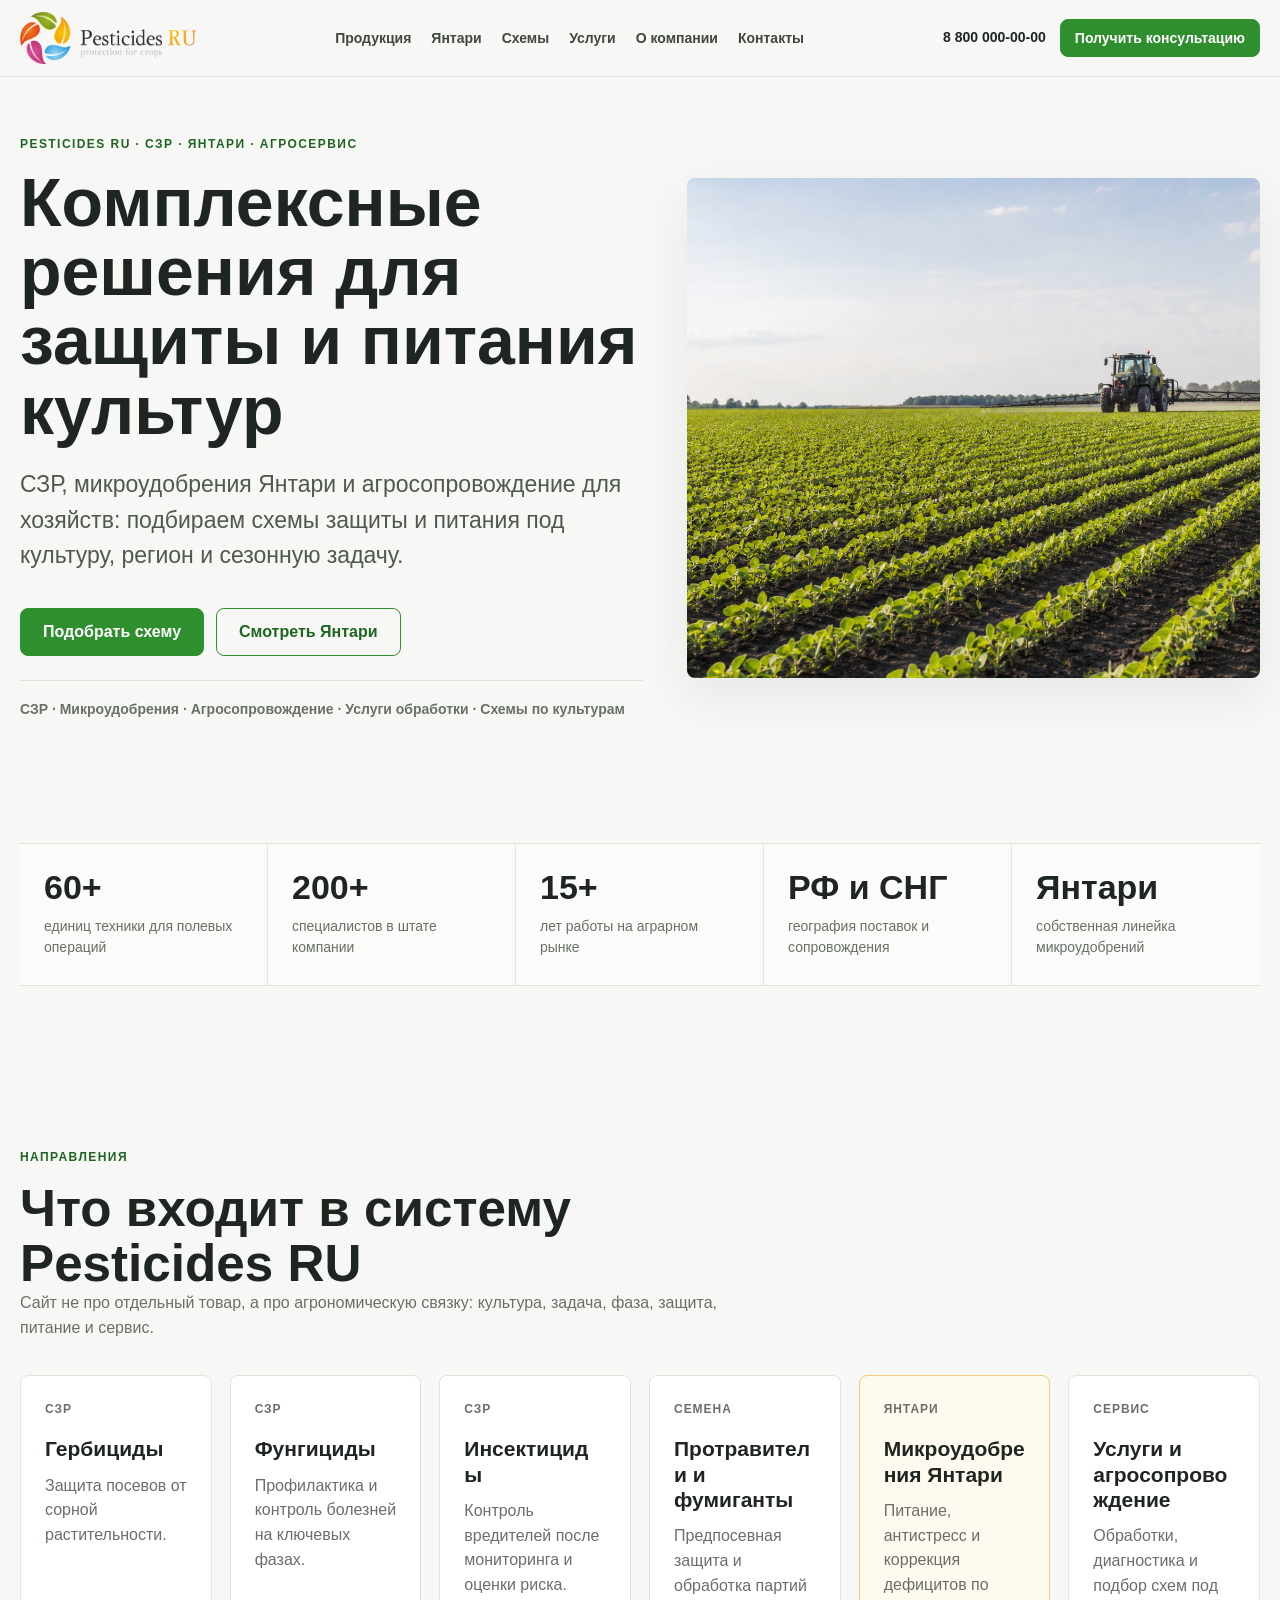
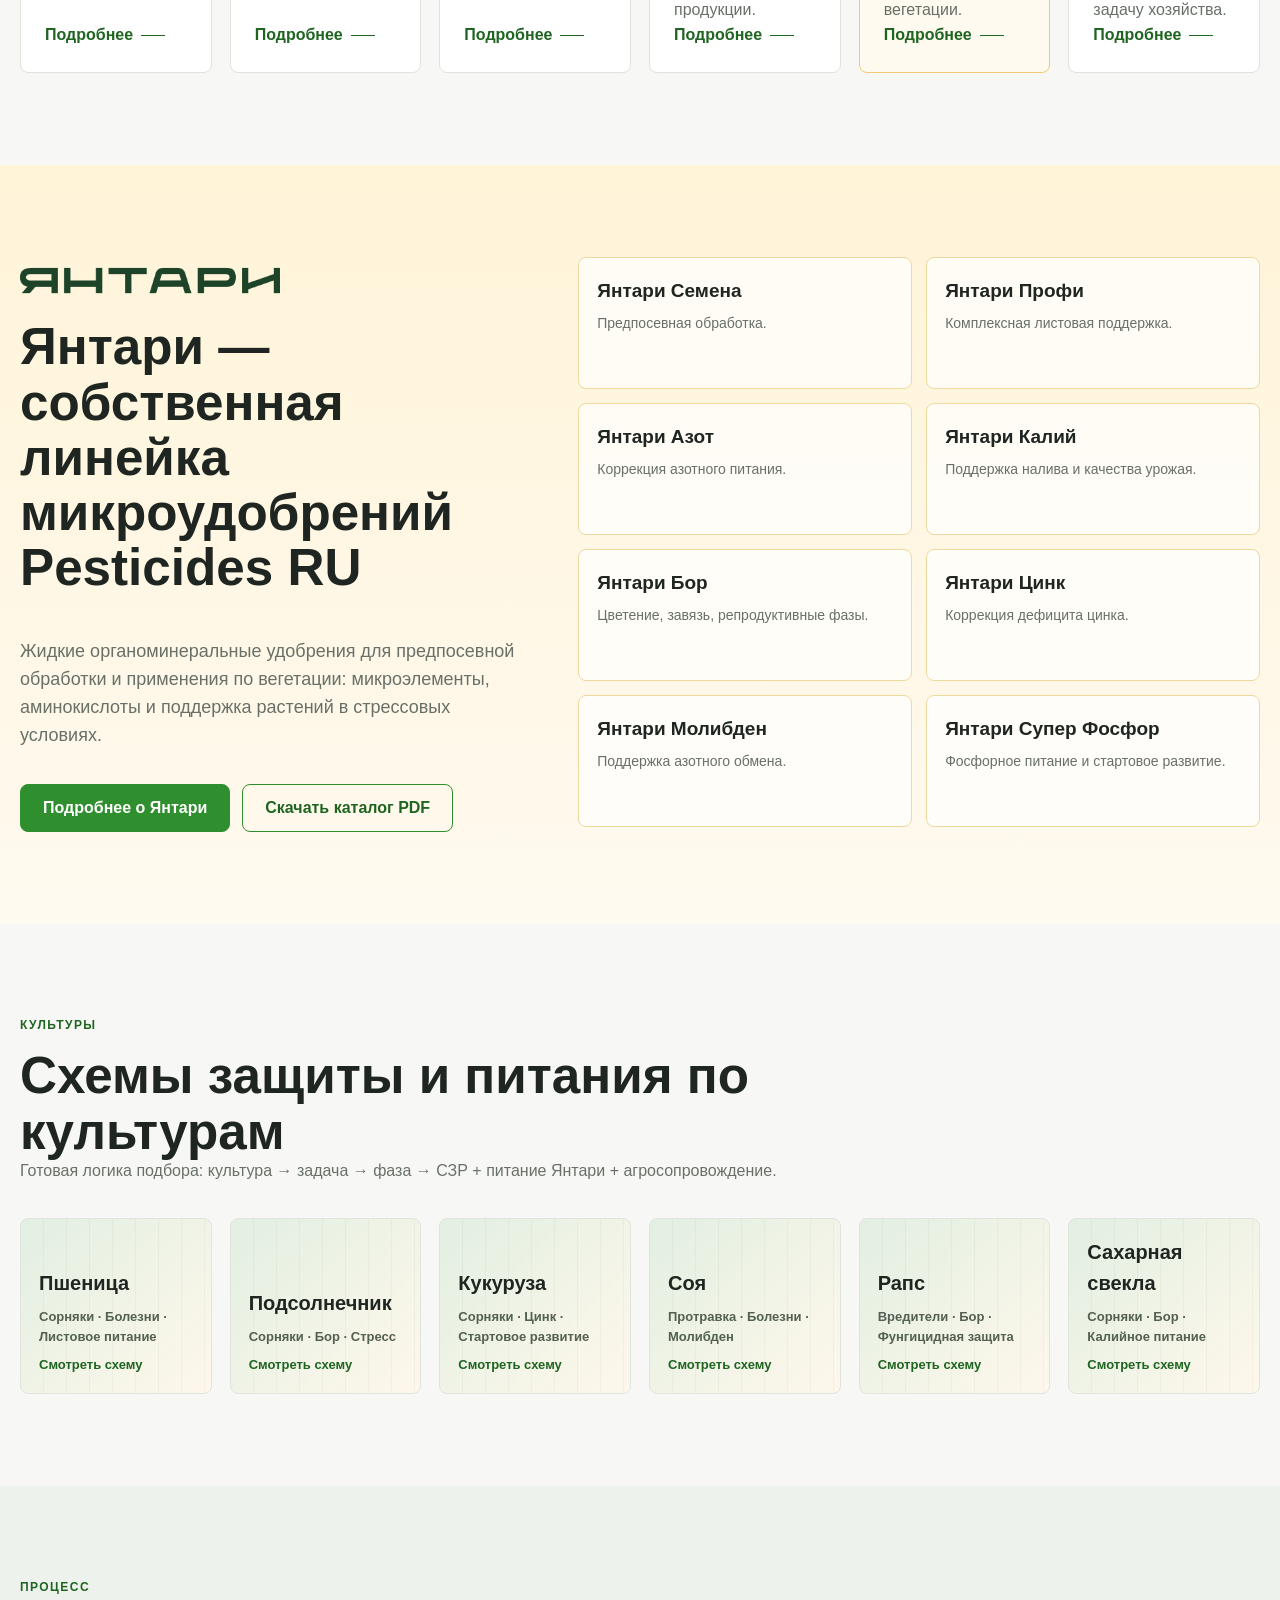
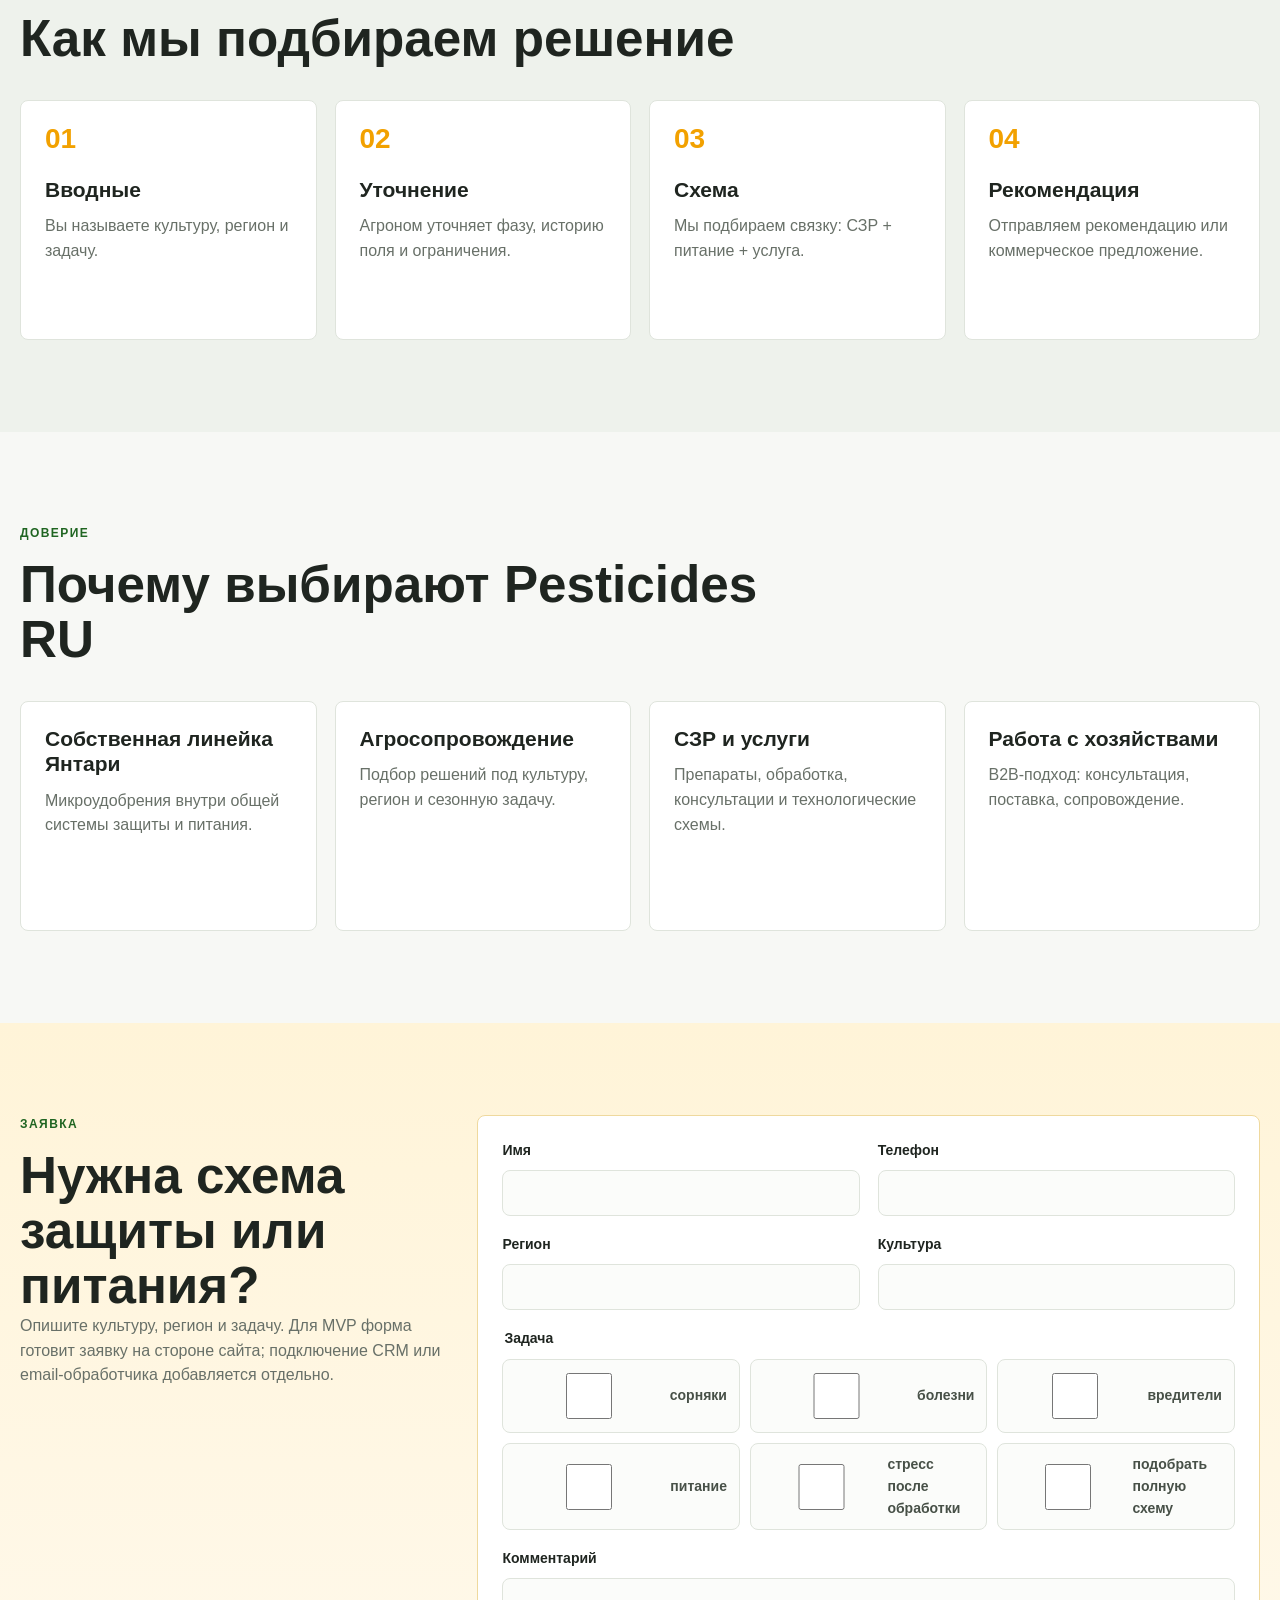
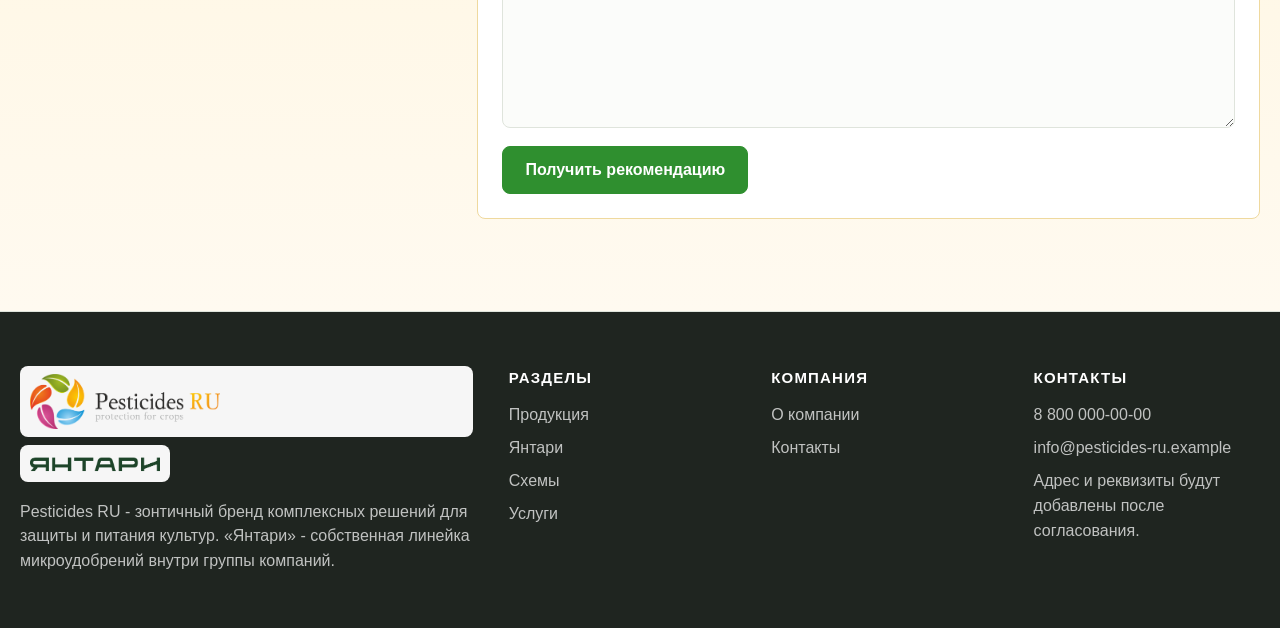
==== commit a14aa6d5: "Update MVP v0.3 structure" ====
--- a/index.html
+++ b/index.html
@@ -27,7 +27,6 @@
           <a href="yantari.html">Янтари</a>
           <a href="schemes.html">Схемы</a>
           <a href="services.html">Услуги</a>
-          <a href="agrocenter.html">Агроцентр</a>
           <a href="company.html">О компании</a>
           <a href="contacts.html">Контакты</a>
         </nav>
@@ -42,13 +41,14 @@
       <section class="hero section">
         <div class="container hero-grid">
           <div class="hero-copy reveal">
-            <p class="eyebrow">Защита растений, питание, сервис</p>
+            <p class="eyebrow">Pesticides RU · СЗР · Янтари · агросервис</p>
             <h1>Комплексные решения для защиты и питания культур</h1>
-            <p class="lead">Пестициды, микроудобрения «Янтари», агросопровождение и полевые сервисы для сельхозпроизводителей.</p>
+            <p class="lead">СЗР, микроудобрения Янтари и агросопровождение для хозяйств: подбираем схемы защиты и питания под культуру, регион и сезонную задачу.</p>
             <div class="hero-actions">
-              <a class="button" href="products.html">Каталог продукции</a>
-              <a class="button button--secondary" href="contacts.html">Получить консультацию агронома</a>
+              <a class="button" href="#request">Подобрать схему</a>
+              <a class="button button--secondary" href="yantari.html">Смотреть Янтари</a>
             </div>
+            <p class="trust-line">СЗР · Микроудобрения · Агросопровождение · Услуги обработки · Схемы по культурам</p>
           </div>
           <div class="hero-media reveal">
             <img src="assets/img/hero-field.png" alt="Поле с сельскохозяйственной техникой для обработки посевов">
@@ -58,67 +58,29 @@
 
       <section class="section section--tight">
         <div class="container metrics-row reveal">
-          <article class="metric">
-            <span class="metric-value">Техника</span>
-            <p>собственная сельхозтехника для полевых работ</p>
-          </article>
-          <article class="metric">
-            <span class="metric-value">200+</span>
-            <p>специалистов в штате компании</p>
-          </article>
-          <article class="metric">
-            <span class="metric-value">Агро</span>
-            <p>сопровождение по защите и питанию культур</p>
-          </article>
-          <article class="metric">
-            <span class="metric-value">РФ и СНГ</span>
-            <p>поставка и сервис в ключевых агрорегионах</p>
-          </article>
-          <article class="metric">
-            <span class="metric-value">Янтари</span>
-            <p>собственная линейка жидких микроудобрений</p>
-          </article>
+          <!-- TODO: проверить и подтвердить фактические цифры перед публикацией -->
+          <article class="metric"><span class="metric-value">60+</span><p>единиц техники для полевых операций</p></article>
+          <article class="metric"><span class="metric-value">200+</span><p>специалистов в штате компании</p></article>
+          <article class="metric"><span class="metric-value">15+</span><p>лет работы на аграрном рынке</p></article>
+          <article class="metric"><span class="metric-value">РФ и СНГ</span><p>география поставок и сопровождения</p></article>
+          <article class="metric"><span class="metric-value">Янтари</span><p>собственная линейка микроудобрений</p></article>
         </div>
       </section>
 
       <section class="section">
         <div class="container">
           <div class="section-header reveal">
-            <p class="eyebrow">Направления продукции</p>
-            <h2>СЗР и питание в единой технологической логике</h2>
-            <p>Каталог построен вокруг задач хозяйства: защита посевов, поддержка питания, снижение рисков в сезоне.</p>
-          </div>
-          <div class="grid grid--5">
-            <article class="card reveal">
-              <span class="card-kicker">Защита</span>
-              <h3>Гербициды</h3>
-              <p>Решения для контроля сорной растительности в основных культурах.</p>
-              <a class="text-link" href="products.html#catalog">Смотреть раздел</a>
-            </article>
-            <article class="card reveal">
-              <span class="card-kicker">Защита</span>
-              <h3>Фунгициды</h3>
-              <p>Препараты для профилактики и контроля заболеваний в период вегетации.</p>
-              <a class="text-link" href="products.html#catalog">Смотреть раздел</a>
-            </article>
-            <article class="card reveal">
-              <span class="card-kicker">Защита</span>
-              <h3>Инсектициды</h3>
-              <p>Инструменты для защиты культур от вредителей с учетом фазы развития.</p>
-              <a class="text-link" href="products.html#catalog">Смотреть раздел</a>
-            </article>
-            <article class="card reveal">
-              <span class="card-kicker">Семена</span>
-              <h3>Протравители и фумиганты</h3>
-              <p>Предпосевная защита, обработка партий и услуги фумигации.</p>
-              <a class="text-link" href="products.html#catalog">Смотреть раздел</a>
-            </article>
-            <article class="card card--accent reveal">
-              <span class="card-kicker">Питание</span>
-              <h3>Микроудобрения «Янтари»</h3>
-              <p>Жидкие органоминеральные продукты для семян и листовых обработок.</p>
-              <a class="text-link" href="yantari.html">Смотреть раздел</a>
-            </article>
+            <p class="eyebrow">Направления</p>
+            <h2>Что входит в систему Pesticides RU</h2>
+            <p>Сайт не про отдельный товар, а про агрономическую связку: культура, задача, фаза, защита, питание и сервис.</p>
+          </div>
+          <div class="grid grid--6">
+            <article class="card reveal"><span class="card-kicker">СЗР</span><h3>Гербициды</h3><p>Защита посевов от сорной растительности.</p><a class="text-link" href="products.html#catalog">Подробнее</a></article>
+            <article class="card reveal"><span class="card-kicker">СЗР</span><h3>Фунгициды</h3><p>Профилактика и контроль болезней на ключевых фазах.</p><a class="text-link" href="products.html#catalog">Подробнее</a></article>
+            <article class="card reveal"><span class="card-kicker">СЗР</span><h3>Инсектициды</h3><p>Контроль вредителей после мониторинга и оценки риска.</p><a class="text-link" href="products.html#catalog">Подробнее</a></article>
+            <article class="card reveal"><span class="card-kicker">Семена</span><h3>Протравители и фумиганты</h3><p>Предпосевная защита и обработка партий продукции.</p><a class="text-link" href="products.html#catalog">Подробнее</a></article>
+            <article class="card card--accent reveal"><span class="card-kicker">Янтари</span><h3>Микроудобрения Янтари</h3><p>Питание, антистресс и коррекция дефицитов по вегетации.</p><a class="text-link" href="yantari.html">Подробнее</a></article>
+            <article class="card reveal"><span class="card-kicker">Сервис</span><h3>Услуги и агросопровождение</h3><p>Обработки, диагностика и подбор схем под задачу хозяйства.</p><a class="text-link" href="services.html">Подробнее</a></article>
           </div>
         </div>
       </section>
@@ -127,35 +89,23 @@
         <div class="container brand-feature reveal">
           <div>
             <img class="yantari-logo yantari-logo--feature" src="assets/img/logo-yantari-wordmark.png" alt="Янтари">
-            <h2>Жидкие микроудобрения для профессионального результата</h2>
-            <p>Линейка органоминеральных удобрений для предпосевной обработки и применения по вегетации. Продукты подбираются как часть общей схемы защиты и питания.</p>
-            <a class="button" href="yantari.html">Подробнее о линейке</a>
+            <h2>Янтари — собственная линейка микроудобрений Pesticides RU</h2>
+            <p>Жидкие органоминеральные удобрения для предпосевной обработки и применения по вегетации: микроэлементы, аминокислоты и поддержка растений в стрессовых условиях.</p>
+            <div class="hero-actions">
+              <a class="button" href="yantari.html">Подробнее о Янтари</a>
+              <!-- TODO: подключить актуальный PDF-каталог Янтари -->
+              <a class="button button--secondary" href="#">Скачать каталог PDF</a>
+            </div>
           </div>
           <div class="mini-products">
-            <article>
-              <h3>Янтари Семена</h3>
-              <p>Предпосевная обработка семенного материала.</p>
-            </article>
-            <article>
-              <h3>Янтари Профи</h3>
-              <p>Поддержка растений в активные фазы роста.</p>
-            </article>
-            <article>
-              <h3>Янтари Азот</h3>
-              <p>Коррекция азотного питания по листу.</p>
-            </article>
-            <article>
-              <h3>Янтари Калий</h3>
-              <p>Питание в периоды формирования урожая.</p>
-            </article>
-            <article>
-              <h3>Янтари Бор</h3>
-              <p>Решение задач по борному питанию культур.</p>
-            </article>
-            <article>
-              <h3>Другие продукты</h3>
-              <p>Специализированные составы под конкретные дефициты.</p>
-            </article>
+            <article><h3>Янтари Семена</h3><p>Предпосевная обработка.</p></article>
+            <article><h3>Янтари Профи</h3><p>Комплексная листовая поддержка.</p></article>
+            <article><h3>Янтари Азот</h3><p>Коррекция азотного питания.</p></article>
+            <article><h3>Янтари Калий</h3><p>Поддержка налива и качества урожая.</p></article>
+            <article><h3>Янтари Бор</h3><p>Цветение, завязь, репродуктивные фазы.</p></article>
+            <article><h3>Янтари Цинк</h3><p>Коррекция дефицита цинка.</p></article>
+            <article><h3>Янтари Молибден</h3><p>Поддержка азотного обмена.</p></article>
+            <article><h3>Янтари Супер Фосфор</h3><p>Фосфорное питание и стартовое развитие.</p></article>
           </div>
         </div>
       </section>
@@ -164,16 +114,16 @@
         <div class="container">
           <div class="section-header reveal">
             <p class="eyebrow">Культуры</p>
-            <h2>Схемы защиты и питания культур</h2>
-            <p>Структура под реальные технологические карты: СЗР, микроудобрения и сервисные операции в одной последовательности.</p>
+            <h2>Схемы защиты и питания по культурам</h2>
+            <p>Готовая логика подбора: культура → задача → фаза → СЗР + питание Янтари + агросопровождение.</p>
           </div>
           <div class="grid grid--6">
-            <a class="culture-card reveal" href="schemes.html#wheat"><span>Пшеница</span></a>
-            <a class="culture-card reveal" href="schemes.html#sunflower"><span>Подсолнечник</span></a>
-            <a class="culture-card reveal" href="schemes.html#corn"><span>Кукуруза</span></a>
-            <a class="culture-card reveal" href="schemes.html#soy"><span>Соя</span></a>
-            <a class="culture-card reveal" href="schemes.html#rape"><span>Рапс</span></a>
-            <a class="culture-card reveal" href="schemes.html#beet"><span>Сахарная свекла</span></a>
+            <a class="culture-card reveal" href="schemes.html#wheat"><h3>Пшеница</h3><p>Сорняки · Болезни · Листовое питание</p><span>Смотреть схему</span></a>
+            <a class="culture-card reveal" href="schemes.html#sunflower"><h3>Подсолнечник</h3><p>Сорняки · Бор · Стресс</p><span>Смотреть схему</span></a>
+            <a class="culture-card reveal" href="schemes.html#corn"><h3>Кукуруза</h3><p>Сорняки · Цинк · Стартовое развитие</p><span>Смотреть схему</span></a>
+            <a class="culture-card reveal" href="schemes.html#soy"><h3>Соя</h3><p>Протравка · Болезни · Молибден</p><span>Смотреть схему</span></a>
+            <a class="culture-card reveal" href="schemes.html#rape"><h3>Рапс</h3><p>Вредители · Бор · Фунгицидная защита</p><span>Смотреть схему</span></a>
+            <a class="culture-card reveal" href="schemes.html#beet"><h3>Сахарная свекла</h3><p>Сорняки · Бор · Калийное питание</p><span>Смотреть схему</span></a>
           </div>
         </div>
       </section>
@@ -181,47 +131,59 @@
       <section class="section section--muted">
         <div class="container">
           <div class="section-header reveal">
-            <p class="eyebrow">Подход</p>
+            <p class="eyebrow">Процесс</p>
+            <h2>Как мы подбираем решение</h2>
+          </div>
+          <div class="process-line">
+            <article class="process-step reveal"><span>01</span><h3>Вводные</h3><p>Вы называете культуру, регион и задачу.</p></article>
+            <article class="process-step reveal"><span>02</span><h3>Уточнение</h3><p>Агроном уточняет фазу, историю поля и ограничения.</p></article>
+            <article class="process-step reveal"><span>03</span><h3>Схема</h3><p>Мы подбираем связку: СЗР + питание + услуга.</p></article>
+            <article class="process-step reveal"><span>04</span><h3>Рекомендация</h3><p>Отправляем рекомендацию или коммерческое предложение.</p></article>
+          </div>
+        </div>
+      </section>
+
+      <section class="section">
+        <div class="container">
+          <div class="section-header reveal">
+            <p class="eyebrow">Доверие</p>
             <h2>Почему выбирают Pesticides RU</h2>
           </div>
-          <div class="grid grid--5">
-            <article class="card reveal">
-              <h3>Проверенные препараты</h3>
-              <p>Работа с решениями, которые можно встроить в технологические карты хозяйства.</p>
-            </article>
-            <article class="card reveal">
-              <h3>Агросопровождение</h3>
-              <p>Специалисты помогают учитывать культуру, регион, фазу и историю поля.</p>
-            </article>
-            <article class="card reveal">
-              <h3>Контроль качества</h3>
-              <p>Собственная продуктовая линейка и понятная ответственность за рекомендации.</p>
-            </article>
-            <article class="card reveal">
-              <h3>Оперативная доставка</h3>
-              <p>Логистика под сезонные окна и график полевых работ.</p>
-            </article>
-            <article class="card reveal">
-              <h3>Индивидуальный подбор</h3>
-              <p>Решения под задачу хозяйства, а не универсальная подборка из каталога.</p>
-            </article>
-          </div>
-        </div>
-      </section>
-
-      <section class="section">
-        <div class="container">
-          <div class="cta-block reveal">
-            <div>
-              <p class="eyebrow">Консультация</p>
-              <h2>Нужна консультация агронома?</h2>
-              <p>Опишите культуру, регион и задачу. Специалисты подберут оптимальную схему защиты и питания.</p>
-            </div>
-            <div class="cta-actions">
-              <a class="button" href="contacts.html">Получить консультацию</a>
-              <a class="button button--secondary" href="https://wa.me/78000000000">Написать в WhatsApp</a>
-            </div>
-          </div>
+          <div class="grid grid--4">
+            <article class="card reveal"><h3>Собственная линейка Янтари</h3><p>Микроудобрения внутри общей системы защиты и питания.</p></article>
+            <article class="card reveal"><h3>Агросопровождение</h3><p>Подбор решений под культуру, регион и сезонную задачу.</p></article>
+            <article class="card reveal"><h3>СЗР и услуги</h3><p>Препараты, обработка, консультации и технологические схемы.</p></article>
+            <article class="card reveal"><h3>Работа с хозяйствами</h3><p>B2B-подход: консультация, поставка, сопровождение.</p></article>
+          </div>
+        </div>
+      </section>
+
+      <section class="section section--soft" id="request">
+        <div class="container request-layout">
+          <div class="section-header reveal">
+            <p class="eyebrow">Заявка</p>
+            <h2>Нужна схема защиты или питания?</h2>
+            <p>Опишите культуру, регион и задачу. Для MVP форма готовит заявку на стороне сайта; подключение CRM или email-обработчика добавляется отдельно.</p>
+          </div>
+          <form class="contact-form request-form reveal" data-contact-form>
+            <div class="form-row"><label for="home-name">Имя</label><input id="home-name" name="name" type="text" autocomplete="name" required></div>
+            <div class="form-row"><label for="home-phone">Телефон</label><input id="home-phone" name="phone" type="tel" autocomplete="tel" required></div>
+            <div class="form-row"><label for="home-region">Регион</label><input id="home-region" name="region" type="text"></div>
+            <div class="form-row"><label for="home-culture">Культура</label><input id="home-culture" name="culture" type="text"></div>
+            <fieldset class="form-row form-row--full task-fieldset">
+              <legend>Задача</legend>
+              <div class="checkbox-grid">
+                <label><input type="checkbox" name="task" value="сорняки"> сорняки</label>
+                <label><input type="checkbox" name="task" value="болезни"> болезни</label>
+                <label><input type="checkbox" name="task" value="вредители"> вредители</label>
+                <label><input type="checkbox" name="task" value="питание"> питание</label>
+                <label><input type="checkbox" name="task" value="стресс"> стресс после обработки</label>
+                <label><input type="checkbox" name="task" value="полная схема"> подобрать полную схему</label>
+              </div>
+            </fieldset>
+            <div class="form-row form-row--full"><label for="home-message">Комментарий</label><textarea id="home-message" name="message" rows="5"></textarea></div>
+            <div class="form-footer"><button class="button" type="submit">Получить рекомендацию</button><p class="form-status" data-form-status aria-live="polite"></p></div>
+          </form>
         </div>
       </section>
     </main>
@@ -244,7 +206,6 @@
         </div>
         <div>
           <h2>Компания</h2>
-          <a href="agrocenter.html">Агроцентр</a>
           <a href="company.html">О компании</a>
           <a href="contacts.html">Контакты</a>
         </div>
--- a/assets/css/styles.css
+++ b/assets/css/styles.css
@@ -6,13 +6,16 @@
   --color-line: #dfe4dc;
   --color-green: #2f8f2f;
   --color-green-dark: #1f6521;
+  --color-amber: #f2a100;
   --color-yantari: #f2a100;
   --color-yantari-soft: #fff4d8;
+  --color-soft-green: #edf5eb;
   --color-graphite: #27302a;
   --color-bluegray: #e8eef0;
   --shadow-soft: 0 18px 50px rgba(31, 37, 32, 0.08);
   --radius: 8px;
   --container: min(100% - 40px, 1240px);
+  --grid-gap: 18px;
 }
 
 * {
@@ -349,6 +352,7 @@
 .brand-feature > *,
 .two-column > *,
 .contact-layout > *,
+.request-layout > *,
 .grid > *,
 .product-grid > *,
 .service-list > *,
@@ -368,6 +372,15 @@
   flex-wrap: wrap;
   gap: 12px;
   margin-top: 34px;
+}
+
+.trust-line {
+  margin: 24px 0 0;
+  padding-top: 18px;
+  border-top: 1px solid var(--color-line);
+  color: var(--color-muted);
+  font-size: 14px;
+  font-weight: 680;
 }
 
 .hero-media {
@@ -570,8 +583,11 @@
 .culture-card {
   position: relative;
   display: flex;
-  min-height: 128px;
-  align-items: flex-end;
+  min-height: 174px;
+  flex-direction: column;
+  align-items: flex-start;
+  justify-content: flex-end;
+  gap: 8px;
   padding: 18px;
   overflow: hidden;
   color: var(--color-text);
@@ -588,8 +604,27 @@
   content: "";
 }
 
+.culture-card h3,
+.culture-card p,
 .culture-card span {
   position: relative;
+}
+
+.culture-card h3 {
+  margin: 0;
+  font-size: 20px;
+}
+
+.culture-card p {
+  margin: 0;
+  color: #536052;
+  font-size: 13px;
+  font-weight: 560;
+}
+
+.culture-card span {
+  color: var(--color-green-dark);
+  font-size: 13px;
 }
 
 .cta-block {
@@ -669,6 +704,28 @@
   flex-wrap: wrap;
   gap: 8px;
   margin-bottom: 28px;
+}
+
+.filter-panel {
+  display: grid;
+  gap: 18px;
+  margin-bottom: 28px;
+  padding: 18px;
+  border: 1px solid var(--color-line);
+  border-radius: var(--radius);
+  background: var(--color-surface);
+}
+
+.filter-panel .filter-bar {
+  margin-bottom: 0;
+}
+
+.filter-label {
+  margin-bottom: 8px;
+  color: var(--color-text);
+  font-size: 13px;
+  font-weight: 780;
+  text-transform: uppercase;
 }
 
 .filter-button {
@@ -870,6 +927,16 @@
   padding: 24px;
 }
 
+.scheme-card .button {
+  align-self: flex-start;
+}
+
+.scheme-meta {
+  margin: -4px 0 18px;
+  color: var(--color-green-dark);
+  font-weight: 680;
+}
+
 .scheme-card-head {
   display: flex;
   align-items: center;
@@ -886,8 +953,9 @@
 
 .stage-grid {
   display: grid;
-  grid-template-columns: repeat(3, minmax(0, 1fr));
+  grid-template-columns: repeat(2, minmax(0, 1fr));
   gap: 14px;
+  margin-bottom: 18px;
 }
 
 .stage-grid section {
@@ -1027,6 +1095,17 @@
   background: var(--color-surface);
 }
 
+.request-layout {
+  display: grid;
+  grid-template-columns: minmax(260px, 0.7fr) minmax(0, 1.3fr);
+  gap: 36px;
+  align-items: start;
+}
+
+.request-form {
+  border-color: #efd99e;
+}
+
 .form-row {
   display: grid;
   gap: 8px;
@@ -1041,6 +1120,45 @@
   color: var(--color-text);
   font-size: 14px;
   font-weight: 720;
+}
+
+.task-fieldset {
+  margin: 0;
+  padding: 0;
+  border: 0;
+}
+
+.task-fieldset legend {
+  margin-bottom: 10px;
+  color: var(--color-text);
+  font-size: 14px;
+  font-weight: 720;
+}
+
+.checkbox-grid {
+  display: grid;
+  grid-template-columns: repeat(3, minmax(0, 1fr));
+  gap: 10px;
+}
+
+.checkbox-grid label {
+  display: flex;
+  min-height: 42px;
+  align-items: center;
+  gap: 8px;
+  padding: 10px 12px;
+  border: 1px solid var(--color-line);
+  border-radius: var(--radius);
+  background: #fbfcfa;
+  color: #475047;
+  font-size: 14px;
+  font-weight: 620;
+}
+
+.checkbox-grid input {
+  width: 16px;
+  height: 16px;
+  accent-color: var(--color-green);
 }
 
 .form-row input,
@@ -1268,7 +1386,8 @@
   .subbrand-hero-grid,
   .brand-feature,
   .two-column,
-  .contact-layout {
+  .contact-layout,
+  .request-layout {
     grid-template-columns: 1fr;
   }
 
@@ -1289,6 +1408,10 @@
 
   .grid--4,
   .stage-grid {
+    grid-template-columns: repeat(2, minmax(0, 1fr));
+  }
+
+  .checkbox-grid {
     grid-template-columns: repeat(2, minmax(0, 1fr));
   }
 
@@ -1368,6 +1491,8 @@
   .brand-architecture,
   .mini-products,
   .contact-form,
+  .request-layout,
+  .checkbox-grid,
   .cta-block {
     grid-template-columns: 1fr;
   }
@@ -1401,7 +1526,7 @@
   }
 
   .culture-card {
-    min-height: 96px;
+    min-height: 138px;
   }
 }
 
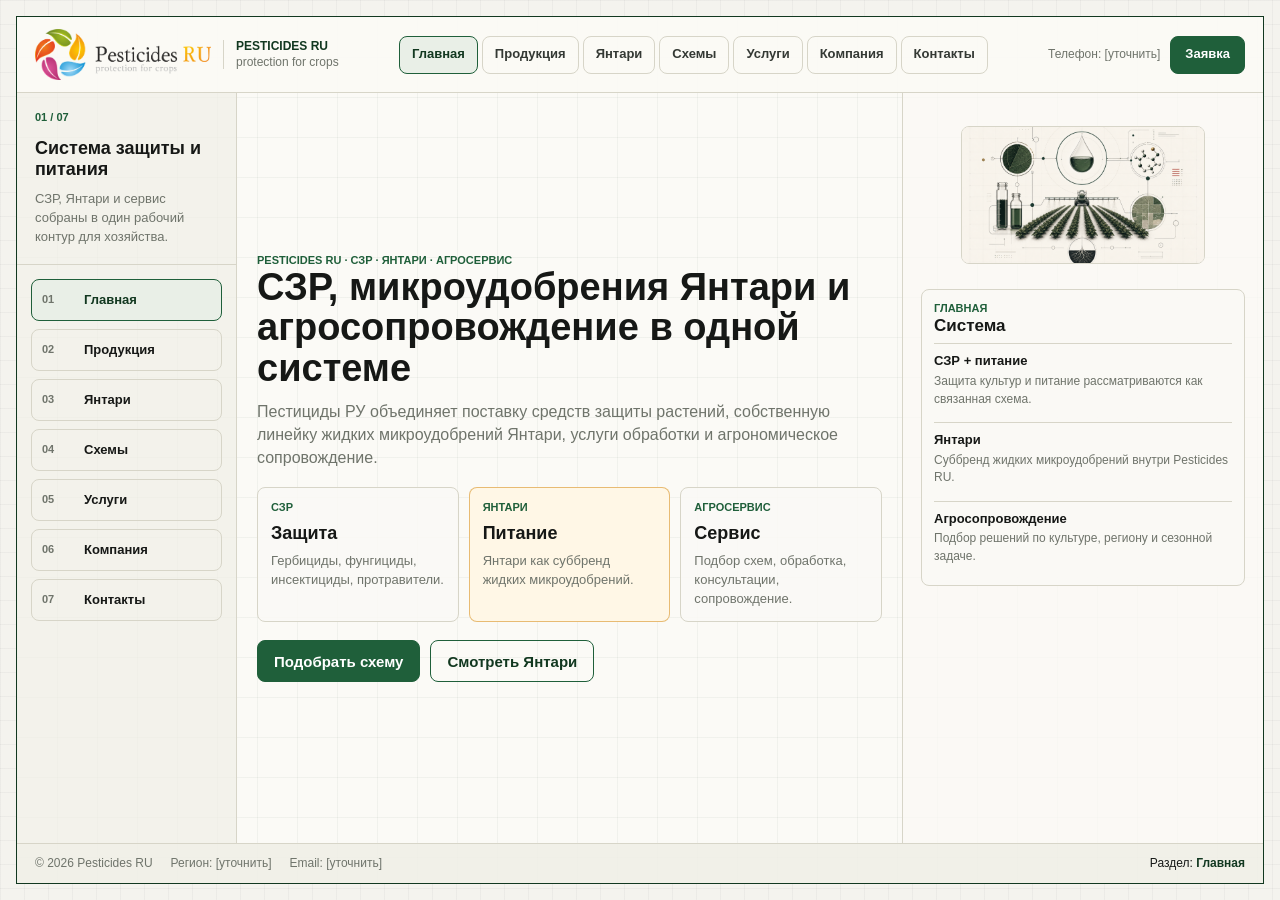
==== commit ef9f0a29: "Pivot site to single-frame interface" ====
--- a/index.html
+++ b/index.html
@@ -3,220 +3,74 @@
   <head>
     <meta charset="utf-8">
     <meta name="viewport" content="width=device-width, initial-scale=1">
-    <title>Pesticides RU - защита и питание сельскохозяйственных культур</title>
-    <meta name="description" content="Pesticides RU: пестициды, микроудобрения Янтари, агросопровождение и полевые сервисы для сельхозпроизводителей.">
-    <meta property="og:title" content="Pesticides RU - комплексные решения для агробизнеса">
-    <meta property="og:description" content="Защита растений, питание культур, микроудобрения Янтари и агрономическое сопровождение.">
+    <title>Pesticides RU — СЗР, Янтари и агросопровождение</title>
+    <meta name="description" content="Одноэкранный MVP Pesticides RU: средства защиты растений, жидкие микроудобрения Янтари, схемы и агросопровождение.">
+    <meta property="og:title" content="Pesticides RU — система защиты и питания культур">
+    <meta property="og:description" content="СЗР, микроудобрения Янтари, услуги обработки и агрономическое сопровождение в одном интерфейсе.">
     <meta property="og:type" content="website">
-    <meta property="og:image" content="assets/img/hero-field.png">
+    <meta property="og:image" content="assets/img/image-overview.png">
     <meta property="og:locale" content="ru_RU">
-    <link rel="stylesheet" href="assets/css/styles.css">
+    <link rel="stylesheet" href="styles.css">
   </head>
   <body>
-    <header class="site-header" data-header>
-      <div class="container header-inner">
-        <a class="brand" href="index.html" aria-label="Pesticides RU">
+    <div class="app-frame" data-app-frame>
+      <header class="top-bar" aria-label="Pesticides RU">
+        <button class="brand" type="button" data-section-link data-section="home" aria-label="Pesticides RU — главная">
           <img class="brand-logo" src="assets/img/logo-pesticides.png" alt="Pesticides RU">
-        </a>
-        <button class="nav-toggle" type="button" aria-label="Открыть меню" aria-expanded="false" data-menu-toggle>
-          <span></span>
-          <span></span>
+          <span class="brand-caption">
+            <strong>Pesticides RU</strong>
+            <span>protection for crops</span>
+          </span>
         </button>
-        <nav class="site-nav" data-nav>
-          <a href="products.html">Продукция</a>
-          <a href="yantari.html">Янтари</a>
-          <a href="schemes.html">Схемы</a>
-          <a href="services.html">Услуги</a>
-          <a href="company.html">О компании</a>
-          <a href="contacts.html">Контакты</a>
+
+        <nav class="top-nav" aria-label="Основные разделы">
+          <button class="top-nav__item" type="button" data-section-link data-section="home">Главная</button>
+          <button class="top-nav__item" type="button" data-section-link data-section="products">Продукция</button>
+          <button class="top-nav__item" type="button" data-section-link data-section="yantari">Янтари</button>
+          <button class="top-nav__item" type="button" data-section-link data-section="schemes">Схемы</button>
+          <button class="top-nav__item" type="button" data-section-link data-section="services">Услуги</button>
+          <button class="top-nav__item" type="button" data-section-link data-section="company">Компания</button>
+          <button class="top-nav__item" type="button" data-section-link data-section="contacts">Контакты</button>
         </nav>
-        <div class="header-actions">
-          <a class="header-phone" href="tel:+78000000000">8 800 000-00-00</a>
-          <a class="button button--small" href="contacts.html">Получить консультацию</a>
+
+        <div class="top-actions">
+          <span class="contact-placeholder">Телефон: [уточнить]</span>
+          <button class="button button--compact" type="button" data-section-link data-section="contacts">Заявка</button>
         </div>
-      </div>
-    </header>
+      </header>
 
-    <main>
-      <section class="hero section">
-        <div class="container hero-grid">
-          <div class="hero-copy reveal">
-            <p class="eyebrow">Pesticides RU · СЗР · Янтари · агросервис</p>
-            <h1>Комплексные решения для защиты и питания культур</h1>
-            <p class="lead">СЗР, микроудобрения Янтари и агросопровождение для хозяйств: подбираем схемы защиты и питания под культуру, регион и сезонную задачу.</p>
-            <div class="hero-actions">
-              <a class="button" href="#request">Подобрать схему</a>
-              <a class="button button--secondary" href="yantari.html">Смотреть Янтари</a>
-            </div>
-            <p class="trust-line">СЗР · Микроудобрения · Агросопровождение · Услуги обработки · Схемы по культурам</p>
+      <main class="app-main">
+        <aside class="left-rail" aria-label="Навигация по разделам">
+          <div class="rail-meta">
+            <span class="rail-index" data-rail-index>01 / 07</span>
+            <strong data-rail-title>Система защиты и питания</strong>
+            <p data-rail-text>Pesticides RU как главный бренд: СЗР, Янтари и агросервис собраны в одну рабочую рамку.</p>
           </div>
-          <div class="hero-media reveal">
-            <img src="assets/img/hero-field.png" alt="Поле с сельскохозяйственной техникой для обработки посевов">
-          </div>
-        </div>
-      </section>
 
-      <section class="section section--tight">
-        <div class="container metrics-row reveal">
-          <!-- TODO: проверить и подтвердить фактические цифры перед публикацией -->
-          <article class="metric"><span class="metric-value">60+</span><p>единиц техники для полевых операций</p></article>
-          <article class="metric"><span class="metric-value">200+</span><p>специалистов в штате компании</p></article>
-          <article class="metric"><span class="metric-value">15+</span><p>лет работы на аграрном рынке</p></article>
-          <article class="metric"><span class="metric-value">РФ и СНГ</span><p>география поставок и сопровождения</p></article>
-          <article class="metric"><span class="metric-value">Янтари</span><p>собственная линейка микроудобрений</p></article>
-        </div>
-      </section>
+          <nav class="rail-menu" aria-label="Разделы внутри кадра">
+            <button type="button" data-section-link data-section="home"><span>01</span>Главная</button>
+            <button type="button" data-section-link data-section="products"><span>02</span>Продукция</button>
+            <button type="button" data-section-link data-section="yantari"><span>03</span>Янтари</button>
+            <button type="button" data-section-link data-section="schemes"><span>04</span>Схемы</button>
+            <button type="button" data-section-link data-section="services"><span>05</span>Услуги</button>
+            <button type="button" data-section-link data-section="company"><span>06</span>Компания</button>
+            <button type="button" data-section-link data-section="contacts"><span>07</span>Контакты</button>
+          </nav>
 
-      <section class="section">
-        <div class="container">
-          <div class="section-header reveal">
-            <p class="eyebrow">Направления</p>
-            <h2>Что входит в систему Pesticides RU</h2>
-            <p>Сайт не про отдельный товар, а про агрономическую связку: культура, задача, фаза, защита, питание и сервис.</p>
-          </div>
-          <div class="grid grid--6">
-            <article class="card reveal"><span class="card-kicker">СЗР</span><h3>Гербициды</h3><p>Защита посевов от сорной растительности.</p><a class="text-link" href="products.html#catalog">Подробнее</a></article>
-            <article class="card reveal"><span class="card-kicker">СЗР</span><h3>Фунгициды</h3><p>Профилактика и контроль болезней на ключевых фазах.</p><a class="text-link" href="products.html#catalog">Подробнее</a></article>
-            <article class="card reveal"><span class="card-kicker">СЗР</span><h3>Инсектициды</h3><p>Контроль вредителей после мониторинга и оценки риска.</p><a class="text-link" href="products.html#catalog">Подробнее</a></article>
-            <article class="card reveal"><span class="card-kicker">Семена</span><h3>Протравители и фумиганты</h3><p>Предпосевная защита и обработка партий продукции.</p><a class="text-link" href="products.html#catalog">Подробнее</a></article>
-            <article class="card card--accent reveal"><span class="card-kicker">Янтари</span><h3>Микроудобрения Янтари</h3><p>Питание, антистресс и коррекция дефицитов по вегетации.</p><a class="text-link" href="yantari.html">Подробнее</a></article>
-            <article class="card reveal"><span class="card-kicker">Сервис</span><h3>Услуги и агросопровождение</h3><p>Обработки, диагностика и подбор схем под задачу хозяйства.</p><a class="text-link" href="services.html">Подробнее</a></article>
-          </div>
-        </div>
-      </section>
+        </aside>
 
-      <section class="section section--soft">
-        <div class="container brand-feature reveal">
-          <div>
-            <img class="yantari-logo yantari-logo--feature" src="assets/img/logo-yantari-wordmark.png" alt="Янтари">
-            <h2>Янтари — собственная линейка микроудобрений Pesticides RU</h2>
-            <p>Жидкие органоминеральные удобрения для предпосевной обработки и применения по вегетации: микроэлементы, аминокислоты и поддержка растений в стрессовых условиях.</p>
-            <div class="hero-actions">
-              <a class="button" href="yantari.html">Подробнее о Янтари</a>
-              <!-- TODO: подключить актуальный PDF-каталог Янтари -->
-              <a class="button button--secondary" href="#">Скачать каталог PDF</a>
-            </div>
-          </div>
-          <div class="mini-products">
-            <article><h3>Янтари Семена</h3><p>Предпосевная обработка.</p></article>
-            <article><h3>Янтари Профи</h3><p>Комплексная листовая поддержка.</p></article>
-            <article><h3>Янтари Азот</h3><p>Коррекция азотного питания.</p></article>
-            <article><h3>Янтари Калий</h3><p>Поддержка налива и качества урожая.</p></article>
-            <article><h3>Янтари Бор</h3><p>Цветение, завязь, репродуктивные фазы.</p></article>
-            <article><h3>Янтари Цинк</h3><p>Коррекция дефицита цинка.</p></article>
-            <article><h3>Янтари Молибден</h3><p>Поддержка азотного обмена.</p></article>
-            <article><h3>Янтари Супер Фосфор</h3><p>Фосфорное питание и стартовое развитие.</p></article>
-          </div>
-        </div>
-      </section>
+        <section class="content-panel panel" data-content-panel tabindex="-1" aria-live="polite"></section>
+        <aside class="context-panel panel" data-context-panel aria-label="Контекст раздела" aria-live="polite"></aside>
+      </main>
 
-      <section class="section">
-        <div class="container">
-          <div class="section-header reveal">
-            <p class="eyebrow">Культуры</p>
-            <h2>Схемы защиты и питания по культурам</h2>
-            <p>Готовая логика подбора: культура → задача → фаза → СЗР + питание Янтари + агросопровождение.</p>
-          </div>
-          <div class="grid grid--6">
-            <a class="culture-card reveal" href="schemes.html#wheat"><h3>Пшеница</h3><p>Сорняки · Болезни · Листовое питание</p><span>Смотреть схему</span></a>
-            <a class="culture-card reveal" href="schemes.html#sunflower"><h3>Подсолнечник</h3><p>Сорняки · Бор · Стресс</p><span>Смотреть схему</span></a>
-            <a class="culture-card reveal" href="schemes.html#corn"><h3>Кукуруза</h3><p>Сорняки · Цинк · Стартовое развитие</p><span>Смотреть схему</span></a>
-            <a class="culture-card reveal" href="schemes.html#soy"><h3>Соя</h3><p>Протравка · Болезни · Молибден</p><span>Смотреть схему</span></a>
-            <a class="culture-card reveal" href="schemes.html#rape"><h3>Рапс</h3><p>Вредители · Бор · Фунгицидная защита</p><span>Смотреть схему</span></a>
-            <a class="culture-card reveal" href="schemes.html#beet"><h3>Сахарная свекла</h3><p>Сорняки · Бор · Калийное питание</p><span>Смотреть схему</span></a>
-          </div>
-        </div>
-      </section>
+      <footer class="status-bar">
+        <span>© 2026 Pesticides RU</span>
+        <span>Регион: [уточнить]</span>
+        <span>Email: [уточнить]</span>
+        <span class="status-current">Раздел: <strong data-status-section>Главная</strong></span>
+      </footer>
+    </div>
 
-      <section class="section section--muted">
-        <div class="container">
-          <div class="section-header reveal">
-            <p class="eyebrow">Процесс</p>
-            <h2>Как мы подбираем решение</h2>
-          </div>
-          <div class="process-line">
-            <article class="process-step reveal"><span>01</span><h3>Вводные</h3><p>Вы называете культуру, регион и задачу.</p></article>
-            <article class="process-step reveal"><span>02</span><h3>Уточнение</h3><p>Агроном уточняет фазу, историю поля и ограничения.</p></article>
-            <article class="process-step reveal"><span>03</span><h3>Схема</h3><p>Мы подбираем связку: СЗР + питание + услуга.</p></article>
-            <article class="process-step reveal"><span>04</span><h3>Рекомендация</h3><p>Отправляем рекомендацию или коммерческое предложение.</p></article>
-          </div>
-        </div>
-      </section>
-
-      <section class="section">
-        <div class="container">
-          <div class="section-header reveal">
-            <p class="eyebrow">Доверие</p>
-            <h2>Почему выбирают Pesticides RU</h2>
-          </div>
-          <div class="grid grid--4">
-            <article class="card reveal"><h3>Собственная линейка Янтари</h3><p>Микроудобрения внутри общей системы защиты и питания.</p></article>
-            <article class="card reveal"><h3>Агросопровождение</h3><p>Подбор решений под культуру, регион и сезонную задачу.</p></article>
-            <article class="card reveal"><h3>СЗР и услуги</h3><p>Препараты, обработка, консультации и технологические схемы.</p></article>
-            <article class="card reveal"><h3>Работа с хозяйствами</h3><p>B2B-подход: консультация, поставка, сопровождение.</p></article>
-          </div>
-        </div>
-      </section>
-
-      <section class="section section--soft" id="request">
-        <div class="container request-layout">
-          <div class="section-header reveal">
-            <p class="eyebrow">Заявка</p>
-            <h2>Нужна схема защиты или питания?</h2>
-            <p>Опишите культуру, регион и задачу. Для MVP форма готовит заявку на стороне сайта; подключение CRM или email-обработчика добавляется отдельно.</p>
-          </div>
-          <form class="contact-form request-form reveal" data-contact-form>
-            <div class="form-row"><label for="home-name">Имя</label><input id="home-name" name="name" type="text" autocomplete="name" required></div>
-            <div class="form-row"><label for="home-phone">Телефон</label><input id="home-phone" name="phone" type="tel" autocomplete="tel" required></div>
-            <div class="form-row"><label for="home-region">Регион</label><input id="home-region" name="region" type="text"></div>
-            <div class="form-row"><label for="home-culture">Культура</label><input id="home-culture" name="culture" type="text"></div>
-            <fieldset class="form-row form-row--full task-fieldset">
-              <legend>Задача</legend>
-              <div class="checkbox-grid">
-                <label><input type="checkbox" name="task" value="сорняки"> сорняки</label>
-                <label><input type="checkbox" name="task" value="болезни"> болезни</label>
-                <label><input type="checkbox" name="task" value="вредители"> вредители</label>
-                <label><input type="checkbox" name="task" value="питание"> питание</label>
-                <label><input type="checkbox" name="task" value="стресс"> стресс после обработки</label>
-                <label><input type="checkbox" name="task" value="полная схема"> подобрать полную схему</label>
-              </div>
-            </fieldset>
-            <div class="form-row form-row--full"><label for="home-message">Комментарий</label><textarea id="home-message" name="message" rows="5"></textarea></div>
-            <div class="form-footer"><button class="button" type="submit">Получить рекомендацию</button><p class="form-status" data-form-status aria-live="polite"></p></div>
-          </form>
-        </div>
-      </section>
-    </main>
-
-    <footer class="site-footer">
-      <div class="container footer-grid">
-        <div>
-          <a class="brand brand--footer" href="index.html">
-            <img class="brand-logo" src="assets/img/logo-pesticides.png" alt="Pesticides RU">
-          </a>
-          <img class="footer-yantari-logo" src="assets/img/logo-yantari-wordmark.png" alt="Янтари">
-          <p>Pesticides RU - зонтичный бренд комплексных решений для защиты и питания культур. «Янтари» - собственная линейка микроудобрений внутри группы компаний.</p>
-        </div>
-        <div>
-          <h2>Разделы</h2>
-          <a href="products.html">Продукция</a>
-          <a href="yantari.html">Янтари</a>
-          <a href="schemes.html">Схемы</a>
-          <a href="services.html">Услуги</a>
-        </div>
-        <div>
-          <h2>Компания</h2>
-          <a href="company.html">О компании</a>
-          <a href="contacts.html">Контакты</a>
-        </div>
-        <div>
-          <h2>Контакты</h2>
-          <a href="tel:+78000000000">8 800 000-00-00</a>
-          <a href="mailto:info@pesticides-ru.example">info@pesticides-ru.example</a>
-          <p>Адрес и реквизиты будут добавлены после согласования.</p>
-        </div>
-      </div>
-    </footer>
-    <script src="assets/js/main.js"></script>
+    <script src="script.js"></script>
   </body>
 </html>
--- a/styles.css
+++ b/styles.css
@@ -0,0 +1,856 @@
+:root {
+  --bg: #f4f3ee;
+  --paper: #fbfaf6;
+  --paper-2: #f0efe6;
+  --ink: #161816;
+  --muted: #6f746b;
+  --line: #d7d5c8;
+  --line-strong: #bcb8a8;
+  --green: #1f5f3a;
+  --green-dark: #123820;
+  --amber: #d89122;
+  --amber-soft: #f0d59a;
+  --danger-red: #b23b2e;
+  --focus: #244f89;
+  --radius: 8px;
+}
+
+* {
+  box-sizing: border-box;
+}
+
+html {
+  min-height: 100%;
+}
+
+body {
+  min-height: 100vh;
+  margin: 0;
+  display: grid;
+  place-items: center;
+  overflow: hidden;
+  background:
+    linear-gradient(rgba(22, 24, 22, 0.035) 1px, transparent 1px),
+    linear-gradient(90deg, rgba(22, 24, 22, 0.035) 1px, transparent 1px),
+    var(--bg);
+  background-size: 24px 24px;
+  color: var(--ink);
+  font-family: Inter, Arial, Helvetica, sans-serif;
+  font-size: 15px;
+  line-height: 1.45;
+  text-rendering: optimizeLegibility;
+}
+
+button,
+input,
+textarea {
+  font: inherit;
+}
+
+button {
+  color: inherit;
+}
+
+img {
+  display: block;
+  max-width: 100%;
+}
+
+p,
+h1,
+h2,
+h3 {
+  margin-top: 0;
+}
+
+p {
+  color: var(--muted);
+}
+
+button:focus-visible,
+input:focus-visible,
+textarea:focus-visible {
+  outline: 2px solid var(--focus);
+  outline-offset: 2px;
+}
+
+.app-frame {
+  width: min(1440px, calc(100vw - 32px));
+  height: calc(100vh - 32px);
+  display: grid;
+  grid-template-rows: auto minmax(0, 1fr) auto;
+  border: 1px solid var(--green-dark);
+  background:
+    linear-gradient(rgba(18, 56, 32, 0.045) 1px, transparent 1px),
+    linear-gradient(90deg, rgba(18, 56, 32, 0.045) 1px, transparent 1px),
+    var(--paper);
+  background-size: 40px 40px;
+}
+
+.top-bar {
+  min-height: 76px;
+  display: grid;
+  grid-template-columns: minmax(220px, auto) minmax(0, 1fr) auto;
+  align-items: center;
+  gap: 18px;
+  padding: 12px 18px;
+  border-bottom: 1px solid var(--line);
+  background: rgba(251, 250, 246, 0.92);
+}
+
+.brand {
+  min-width: 0;
+  display: inline-flex;
+  align-items: center;
+  gap: 12px;
+  padding: 0;
+  border: 0;
+  background: transparent;
+  text-align: left;
+  cursor: pointer;
+}
+
+.brand-logo {
+  width: 176px;
+  height: auto;
+}
+
+.brand-caption {
+  display: grid;
+  gap: 2px;
+  min-width: 0;
+  padding-left: 12px;
+  border-left: 1px solid var(--line);
+}
+
+.brand-caption strong {
+  color: var(--green-dark);
+  font-size: 12px;
+  line-height: 1.1;
+  text-transform: uppercase;
+  letter-spacing: 0;
+}
+
+.brand-caption span {
+  color: var(--muted);
+  font-size: 12px;
+  line-height: 1.1;
+}
+
+.top-nav {
+  min-width: 0;
+  display: flex;
+  align-items: center;
+  justify-content: center;
+  gap: 4px;
+}
+
+.top-nav__item,
+.rail-menu button,
+.filter-button,
+.crop-button,
+.button {
+  border: 1px solid var(--line);
+  border-radius: var(--radius);
+  background: transparent;
+  cursor: pointer;
+  transition: background 160ms ease, border-color 160ms ease, color 160ms ease, transform 160ms ease;
+}
+
+.top-nav__item {
+  min-height: 38px;
+  padding: 0 12px;
+  color: #343934;
+  font-size: 13px;
+  font-weight: 680;
+  white-space: nowrap;
+}
+
+.top-nav__item:hover,
+.top-nav__item.is-active,
+.rail-menu button:hover,
+.rail-menu button.is-active,
+.filter-button:hover,
+.filter-button.is-active,
+.crop-button:hover,
+.crop-button.is-active {
+  border-color: var(--green);
+  background: #e9efe7;
+  color: var(--green-dark);
+}
+
+.top-actions {
+  display: inline-flex;
+  align-items: center;
+  justify-content: flex-end;
+  gap: 10px;
+  white-space: nowrap;
+}
+
+.contact-placeholder {
+  color: var(--muted);
+  font-size: 12px;
+}
+
+.button {
+  min-height: 42px;
+  display: inline-flex;
+  align-items: center;
+  justify-content: center;
+  gap: 8px;
+  padding: 0 16px;
+  border-color: var(--green);
+  background: var(--green);
+  color: #fff;
+  font-weight: 720;
+  text-decoration: none;
+}
+
+.button:hover {
+  border-color: var(--green-dark);
+  background: var(--green-dark);
+  transform: translateY(-1px);
+}
+
+.button--secondary {
+  background: transparent;
+  color: var(--green-dark);
+}
+
+.button--secondary:hover {
+  background: #e9efe7;
+  color: var(--green-dark);
+}
+
+.button--amber {
+  border-color: var(--amber);
+  background: var(--amber);
+  color: #1c160b;
+}
+
+.button--amber:hover {
+  border-color: #aa6d15;
+  background: #c37a18;
+  color: #1c160b;
+}
+
+.button--compact {
+  min-height: 38px;
+  padding: 0 14px;
+  font-size: 13px;
+}
+
+.app-main {
+  min-height: 0;
+  display: grid;
+  grid-template-columns: 220px minmax(0, 1fr) 360px;
+}
+
+.panel,
+.left-rail {
+  min-width: 0;
+  min-height: 0;
+}
+
+.left-rail {
+  display: grid;
+  grid-template-rows: auto minmax(0, 1fr);
+  border-right: 1px solid var(--line);
+  background: rgba(240, 239, 230, 0.68);
+}
+
+.rail-meta {
+  padding: 18px;
+}
+
+.rail-meta {
+  border-bottom: 1px solid var(--line);
+}
+
+.rail-index,
+.meta-label,
+.card-kicker,
+.context-label,
+.form-status,
+.disclaimer {
+  display: block;
+  color: var(--green);
+  font-size: 11px;
+  font-weight: 760;
+  line-height: 1.2;
+  text-transform: uppercase;
+  letter-spacing: 0;
+}
+
+.rail-meta strong {
+  display: block;
+  margin-top: 14px;
+  color: var(--ink);
+  font-size: 18px;
+  line-height: 1.15;
+}
+
+.rail-meta p,
+.rail-meta p {
+  margin: 10px 0 0;
+  font-size: 13px;
+}
+
+.rail-menu {
+  min-height: 0;
+  display: grid;
+  align-content: start;
+  gap: 8px;
+  padding: 14px;
+  overflow: auto;
+}
+
+.rail-menu button {
+  min-height: 42px;
+  display: grid;
+  grid-template-columns: 34px minmax(0, 1fr);
+  align-items: center;
+  gap: 8px;
+  padding: 0 10px;
+  color: var(--ink);
+  text-align: left;
+  font-size: 13px;
+  font-weight: 700;
+}
+
+.rail-menu span {
+  color: var(--muted);
+  font-size: 11px;
+}
+
+.content-panel {
+  overflow: auto;
+  padding: 20px;
+  border-right: 1px solid var(--line);
+}
+
+.context-panel {
+  overflow: auto;
+  padding: 18px;
+  background: rgba(251, 250, 246, 0.72);
+}
+
+.section-shell {
+  min-height: 100%;
+  display: grid;
+  align-content: center;
+  gap: 18px;
+}
+
+.section-header {
+  max-width: 760px;
+}
+
+.section-header h1 {
+  max-width: 820px;
+  margin-bottom: 12px;
+  color: var(--ink);
+  font-size: 38px;
+  line-height: 1.06;
+  font-weight: 780;
+  letter-spacing: 0;
+}
+
+.section-header p {
+  max-width: 720px;
+  margin-bottom: 0;
+  font-size: 16px;
+}
+
+.action-row {
+  display: flex;
+  flex-wrap: wrap;
+  gap: 10px;
+}
+
+.module-grid,
+.product-grid,
+.yantari-grid,
+.service-grid,
+.company-grid,
+.contact-tags {
+  display: grid;
+  gap: 10px;
+}
+
+.module-grid {
+  grid-template-columns: repeat(3, minmax(0, 1fr));
+}
+
+.product-grid {
+  grid-template-columns: repeat(3, minmax(0, 1fr));
+}
+
+.yantari-grid {
+  grid-template-columns: repeat(4, minmax(0, 1fr));
+}
+
+.service-grid,
+.company-grid {
+  grid-template-columns: repeat(2, minmax(0, 1fr));
+}
+
+.card,
+.mini-card,
+.scheme-zone,
+.form-card,
+.visual-card,
+.context-card,
+.brand-diagram {
+  border: 1px solid var(--line);
+  border-radius: var(--radius);
+  background: rgba(251, 250, 246, 0.86);
+}
+
+.card,
+.mini-card {
+  min-width: 0;
+  display: grid;
+  align-content: start;
+  gap: 8px;
+  padding: 13px;
+}
+
+.card h2,
+.card h3,
+.mini-card h3 {
+  margin: 0;
+  color: var(--ink);
+  font-size: 18px;
+  line-height: 1.18;
+}
+
+.card p,
+.mini-card p {
+  margin: 0;
+  font-size: 13px;
+}
+
+.card--accent {
+  border-color: rgba(216, 145, 34, 0.58);
+  background: #fff7e6;
+}
+
+.filter-row,
+.crop-row {
+  display: flex;
+  flex-wrap: wrap;
+  gap: 8px;
+}
+
+.filter-button,
+.crop-button {
+  min-height: 36px;
+  padding: 0 12px;
+  color: var(--ink);
+  font-size: 13px;
+  font-weight: 700;
+}
+
+.product-card.is-hidden {
+  display: none;
+}
+
+.scheme-zone {
+  padding: 16px;
+}
+
+.scheme-zone h2 {
+  margin: 0 0 8px;
+  font-size: 22px;
+  line-height: 1.14;
+}
+
+.scheme-focus {
+  margin-bottom: 14px;
+  color: var(--muted);
+}
+
+.timeline {
+  display: grid;
+  grid-template-columns: repeat(5, minmax(0, 1fr));
+  gap: 8px;
+}
+
+.timeline-step {
+  min-width: 0;
+  padding: 12px;
+  border: 1px solid var(--line);
+  background: var(--paper);
+}
+
+.timeline-step span {
+  color: var(--amber);
+  font-size: 12px;
+  font-weight: 800;
+}
+
+.timeline-step strong {
+  display: block;
+  margin-top: 8px;
+  color: var(--ink);
+  font-size: 13px;
+  line-height: 1.18;
+}
+
+.disclaimer {
+  margin: 14px 0 0;
+  color: var(--danger-red);
+  text-transform: none;
+}
+
+.form-card {
+  max-width: 760px;
+  padding: 14px;
+}
+
+.request-form {
+  display: grid;
+  grid-template-columns: repeat(2, minmax(0, 1fr));
+  gap: 10px;
+}
+
+.field,
+.field--full {
+  display: grid;
+  gap: 5px;
+}
+
+.field--full {
+  grid-column: 1 / -1;
+}
+
+.field label,
+.field legend {
+  color: var(--ink);
+  font-size: 13px;
+  font-weight: 720;
+}
+
+.field input,
+.field textarea {
+  width: 100%;
+  min-width: 0;
+  border: 1px solid var(--line);
+  border-radius: var(--radius);
+  background: #fff;
+  color: var(--ink);
+  padding: 8px 10px;
+}
+
+.field textarea {
+  min-height: 70px;
+  resize: vertical;
+}
+
+.field fieldset,
+fieldset.field {
+  margin: 0;
+  padding: 0;
+  border: 0;
+}
+
+.contact-tags {
+  grid-template-columns: repeat(3, minmax(0, 1fr));
+  gap: 8px;
+}
+
+.contact-tags label {
+  min-height: 32px;
+  display: flex;
+  align-items: center;
+  gap: 7px;
+  padding: 6px 8px;
+  border: 1px solid var(--line);
+  border-radius: var(--radius);
+  background: var(--paper);
+  color: var(--ink);
+  font-size: 12px;
+  font-weight: 650;
+}
+
+.form-footer {
+  grid-column: 1 / -1;
+  display: flex;
+  flex-wrap: wrap;
+  align-items: center;
+  gap: 10px;
+}
+
+.form-status {
+  min-height: 16px;
+  color: var(--green-dark);
+  text-transform: none;
+}
+
+.visual-card {
+  overflow: hidden;
+  background: #f7f5ed;
+}
+
+.visual-card img {
+  width: 100%;
+  aspect-ratio: 16 / 9;
+  object-fit: cover;
+  background: var(--paper-2);
+}
+
+.context-stack {
+  display: grid;
+  gap: 10px;
+}
+
+.context-card,
+.brand-diagram {
+  padding: 12px;
+}
+
+.context-card h2,
+.brand-diagram h2 {
+  margin: 0 0 8px;
+  color: var(--ink);
+  font-size: 17px;
+  line-height: 1.16;
+}
+
+.fact-list {
+  display: grid;
+  gap: 6px;
+  margin: 0;
+  padding: 0;
+  list-style: none;
+}
+
+.fact-list li {
+  display: grid;
+  gap: 2px;
+  padding: 8px 0;
+  border-top: 1px solid var(--line);
+}
+
+.fact-list strong {
+  color: var(--ink);
+  font-size: 13px;
+}
+
+.fact-list span {
+  color: var(--muted);
+  font-size: 12px;
+}
+
+.brand-diagram__flow {
+  display: grid;
+  gap: 6px;
+}
+
+.brand-node {
+  display: grid;
+  gap: 4px;
+  padding: 8px;
+  border: 1px solid var(--line);
+  border-radius: var(--radius);
+  background: var(--paper);
+}
+
+.brand-node--main {
+  border-color: var(--green);
+}
+
+.brand-node--amber {
+  border-color: var(--amber);
+  background: #fff7e6;
+}
+
+.brand-node strong {
+  color: var(--ink);
+  font-size: 13px;
+}
+
+.brand-node span {
+  color: var(--muted);
+  font-size: 11px;
+}
+
+.status-bar {
+  min-height: 40px;
+  display: grid;
+  grid-template-columns: auto auto auto minmax(0, 1fr);
+  align-items: center;
+  gap: 18px;
+  padding: 9px 18px;
+  border-top: 1px solid var(--line);
+  background: rgba(240, 239, 230, 0.84);
+  color: var(--muted);
+  font-size: 12px;
+}
+
+.status-current {
+  min-width: 0;
+  justify-self: end;
+  color: var(--ink);
+}
+
+.status-current strong {
+  color: var(--green-dark);
+}
+
+@media (max-width: 1180px) {
+  .brand-caption,
+  .contact-placeholder {
+    display: none;
+  }
+
+  .top-bar {
+    grid-template-columns: auto minmax(0, 1fr) auto;
+  }
+
+  .app-main {
+    grid-template-columns: 190px minmax(0, 1fr) 310px;
+  }
+
+  .section-header h1 {
+    font-size: 34px;
+  }
+
+  .module-grid,
+  .product-grid,
+  .yantari-grid {
+    grid-template-columns: repeat(2, minmax(0, 1fr));
+  }
+
+  .timeline {
+    grid-template-columns: repeat(3, minmax(0, 1fr));
+  }
+}
+
+@media (max-width: 960px) {
+  body {
+    min-height: 100svh;
+    display: block;
+    overflow: auto;
+    padding: 12px;
+  }
+
+  .app-frame {
+    width: 100%;
+    min-height: calc(100svh - 24px);
+    height: auto;
+  }
+
+  .top-bar {
+    grid-template-columns: minmax(0, 1fr);
+    gap: 10px;
+  }
+
+  .brand-logo {
+    width: 168px;
+  }
+
+  .top-nav {
+    justify-content: flex-start;
+    overflow-x: auto;
+    padding-bottom: 3px;
+  }
+
+  .top-nav__item {
+    flex: 0 0 auto;
+  }
+
+  .top-actions {
+    justify-content: flex-start;
+  }
+
+  .app-main {
+    grid-template-columns: 1fr;
+  }
+
+  .left-rail,
+  .content-panel {
+    border-right: 0;
+    border-bottom: 1px solid var(--line);
+  }
+
+  .left-rail {
+    grid-template-rows: auto auto;
+  }
+
+  .rail-menu {
+    grid-auto-flow: column;
+    grid-auto-columns: minmax(146px, 1fr);
+    overflow-x: auto;
+  }
+
+  .section-shell {
+    align-content: start;
+  }
+
+  .section-header h1 {
+    font-size: 30px;
+  }
+
+  .section-header p {
+    font-size: 16px;
+  }
+
+  .context-panel {
+    overflow: visible;
+  }
+
+  .status-bar {
+    grid-template-columns: 1fr 1fr;
+  }
+
+  .status-current {
+    justify-self: start;
+  }
+}
+
+@media (max-width: 640px) {
+  body {
+    padding: 6px;
+  }
+
+  .app-frame {
+    min-height: calc(100svh - 12px);
+  }
+
+  .top-bar,
+  .content-panel,
+  .context-panel,
+  .rail-meta {
+    padding: 14px;
+  }
+
+  .brand-logo {
+    width: 150px;
+  }
+
+  .module-grid,
+  .product-grid,
+  .yantari-grid,
+  .service-grid,
+  .company-grid,
+  .request-form,
+  .contact-tags,
+  .timeline {
+    grid-template-columns: 1fr;
+  }
+
+  .section-header h1 {
+    font-size: 28px;
+  }
+
+  .form-footer {
+    align-items: flex-start;
+  }
+
+  .status-bar {
+    grid-template-columns: 1fr;
+    gap: 6px;
+  }
+}
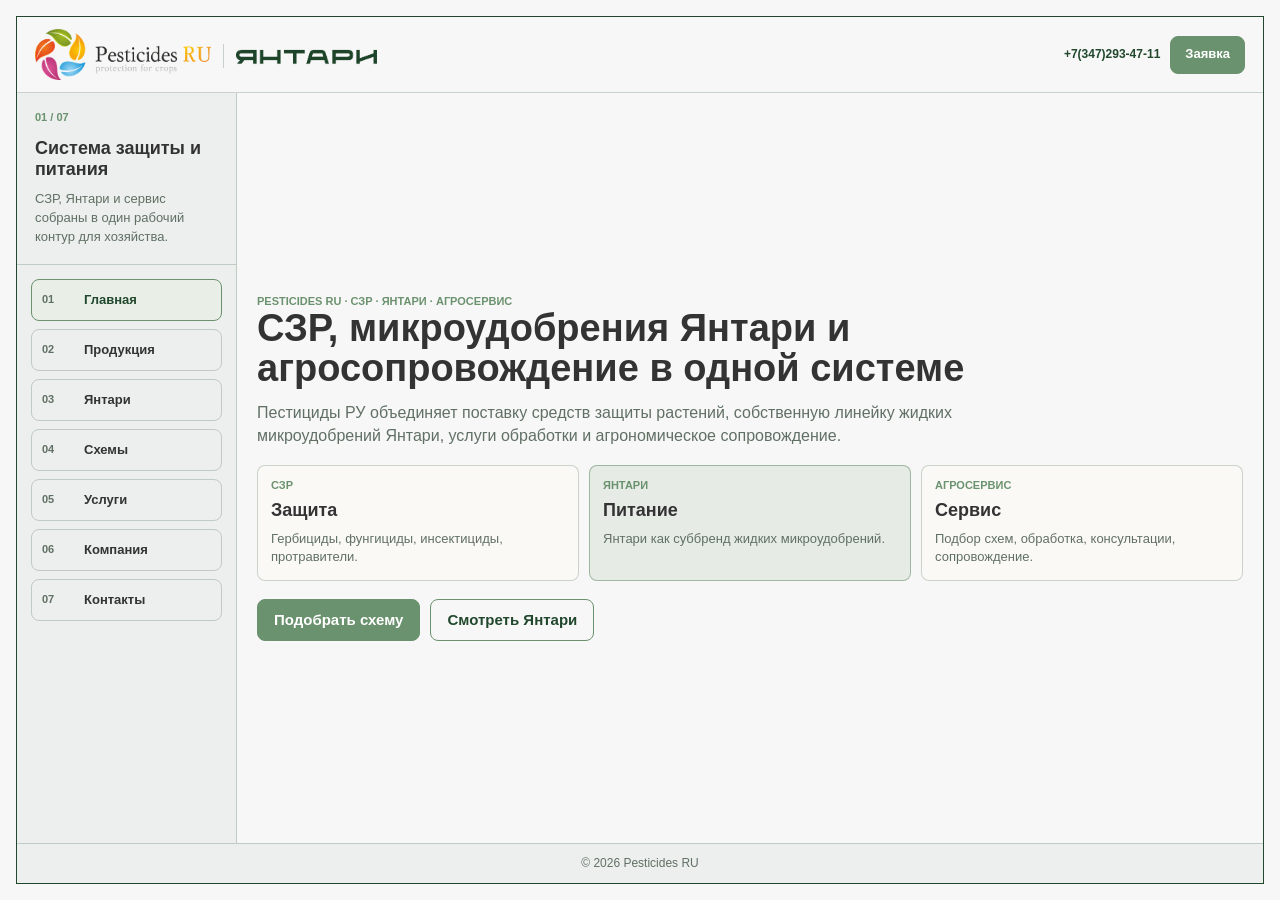
==== commit 2d4f11b4: "Refine single-frame contact layout" ====
--- a/index.html
+++ b/index.html
@@ -17,24 +17,11 @@
       <header class="top-bar" aria-label="Pesticides RU">
         <button class="brand" type="button" data-section-link data-section="home" aria-label="Pesticides RU — главная">
           <img class="brand-logo" src="assets/img/logo-pesticides.png" alt="Pesticides RU">
-          <span class="brand-caption">
-            <strong>Pesticides RU</strong>
-            <span>protection for crops</span>
-          </span>
+          <img class="brand-sublogo" src="assets/img/logo-yantari-wordmark.png" alt="Янтари">
         </button>
 
-        <nav class="top-nav" aria-label="Основные разделы">
-          <button class="top-nav__item" type="button" data-section-link data-section="home">Главная</button>
-          <button class="top-nav__item" type="button" data-section-link data-section="products">Продукция</button>
-          <button class="top-nav__item" type="button" data-section-link data-section="yantari">Янтари</button>
-          <button class="top-nav__item" type="button" data-section-link data-section="schemes">Схемы</button>
-          <button class="top-nav__item" type="button" data-section-link data-section="services">Услуги</button>
-          <button class="top-nav__item" type="button" data-section-link data-section="company">Компания</button>
-          <button class="top-nav__item" type="button" data-section-link data-section="contacts">Контакты</button>
-        </nav>
-
         <div class="top-actions">
-          <span class="contact-placeholder">Телефон: [уточнить]</span>
+          <a class="contact-phone" href="tel:+73472934711">+7(347)293-47-11</a>
           <button class="button button--compact" type="button" data-section-link data-section="contacts">Заявка</button>
         </div>
       </header>
@@ -56,18 +43,13 @@
             <button type="button" data-section-link data-section="company"><span>06</span>Компания</button>
             <button type="button" data-section-link data-section="contacts"><span>07</span>Контакты</button>
           </nav>
-
         </aside>
 
         <section class="content-panel panel" data-content-panel tabindex="-1" aria-live="polite"></section>
-        <aside class="context-panel panel" data-context-panel aria-label="Контекст раздела" aria-live="polite"></aside>
       </main>
 
       <footer class="status-bar">
-        <span>© 2026 Pesticides RU</span>
-        <span>Регион: [уточнить]</span>
-        <span>Email: [уточнить]</span>
-        <span class="status-current">Раздел: <strong data-status-section>Главная</strong></span>
+        <span class="status-copy">© 2026 Pesticides RU</span>
       </footer>
     </div>
 
--- a/styles.css
+++ b/styles.css
@@ -1,17 +1,21 @@
 :root {
-  --bg: #f4f3ee;
-  --paper: #fbfaf6;
-  --paper-2: #f0efe6;
-  --ink: #161816;
-  --muted: #6f746b;
-  --line: #d7d5c8;
-  --line-strong: #bcb8a8;
-  --green: #1f5f3a;
-  --green-dark: #123820;
-  --amber: #d89122;
-  --amber-soft: #f0d59a;
+  --fresh-green: #6b926e;
+  --dark-green: #21482d;
+  --off-white: #f7f7f7;
+  --graphite: #333333;
+  --bg: var(--off-white);
+  --paper: var(--off-white);
+  --paper-2: #eef2ee;
+  --ink: var(--graphite);
+  --muted: #617065;
+  --line: rgba(33, 72, 45, 0.22);
+  --line-strong: rgba(33, 72, 45, 0.42);
+  --green: var(--fresh-green);
+  --green-dark: var(--dark-green);
+  --amber: var(--fresh-green);
+  --amber-soft: rgba(107, 146, 110, 0.18);
   --danger-red: #b23b2e;
-  --focus: #244f89;
+  --focus: var(--fresh-green);
   --radius: 8px;
 }
 
@@ -29,11 +33,7 @@
   display: grid;
   place-items: center;
   overflow: hidden;
-  background:
-    linear-gradient(rgba(22, 24, 22, 0.035) 1px, transparent 1px),
-    linear-gradient(90deg, rgba(22, 24, 22, 0.035) 1px, transparent 1px),
-    var(--bg);
-  background-size: 24px 24px;
+  background: var(--bg);
   color: var(--ink);
   font-family: Inter, Arial, Helvetica, sans-serif;
   font-size: 15px;
@@ -80,22 +80,19 @@
   display: grid;
   grid-template-rows: auto minmax(0, 1fr) auto;
   border: 1px solid var(--green-dark);
-  background:
-    linear-gradient(rgba(18, 56, 32, 0.045) 1px, transparent 1px),
-    linear-gradient(90deg, rgba(18, 56, 32, 0.045) 1px, transparent 1px),
-    var(--paper);
-  background-size: 40px 40px;
+  background: var(--paper);
 }
 
 .top-bar {
   min-height: 76px;
   display: grid;
-  grid-template-columns: minmax(220px, auto) minmax(0, 1fr) auto;
+  grid-template-columns: minmax(0, auto) auto;
   align-items: center;
+  justify-content: space-between;
   gap: 18px;
   padding: 12px 18px;
   border-bottom: 1px solid var(--line);
-  background: rgba(251, 250, 246, 0.92);
+  background: var(--paper);
 }
 
 .brand {
@@ -115,37 +112,14 @@
   height: auto;
 }
 
-.brand-caption {
-  display: grid;
-  gap: 2px;
-  min-width: 0;
+.brand-sublogo {
+  height: 24px;
+  width: auto;
   padding-left: 12px;
   border-left: 1px solid var(--line);
-}
-
-.brand-caption strong {
-  color: var(--green-dark);
-  font-size: 12px;
-  line-height: 1.1;
-  text-transform: uppercase;
-  letter-spacing: 0;
-}
-
-.brand-caption span {
-  color: var(--muted);
-  font-size: 12px;
-  line-height: 1.1;
-}
-
-.top-nav {
-  min-width: 0;
-  display: flex;
-  align-items: center;
-  justify-content: center;
-  gap: 4px;
-}
-
-.top-nav__item,
+  transform: translateY(1px);
+}
+
 .rail-menu button,
 .filter-button,
 .crop-button,
@@ -157,17 +131,6 @@
   transition: background 160ms ease, border-color 160ms ease, color 160ms ease, transform 160ms ease;
 }
 
-.top-nav__item {
-  min-height: 38px;
-  padding: 0 12px;
-  color: #343934;
-  font-size: 13px;
-  font-weight: 680;
-  white-space: nowrap;
-}
-
-.top-nav__item:hover,
-.top-nav__item.is-active,
 .rail-menu button:hover,
 .rail-menu button.is-active,
 .filter-button:hover,
@@ -187,9 +150,11 @@
   white-space: nowrap;
 }
 
-.contact-placeholder {
-  color: var(--muted);
+.contact-phone {
+  color: var(--green-dark);
   font-size: 12px;
+  font-weight: 760;
+  text-decoration: none;
 }
 
 .button {
@@ -218,20 +183,20 @@
 }
 
 .button--secondary:hover {
-  background: #e9efe7;
+  background: rgba(107, 146, 110, 0.12);
   color: var(--green-dark);
 }
 
 .button--amber {
   border-color: var(--amber);
   background: var(--amber);
-  color: #1c160b;
+  color: #fff;
 }
 
 .button--amber:hover {
-  border-color: #aa6d15;
-  background: #c37a18;
-  color: #1c160b;
+  border-color: var(--green-dark);
+  background: var(--green-dark);
+  color: #fff;
 }
 
 .button--compact {
@@ -243,7 +208,7 @@
 .app-main {
   min-height: 0;
   display: grid;
-  grid-template-columns: 220px minmax(0, 1fr) 360px;
+  grid-template-columns: 220px minmax(0, 1fr);
 }
 
 .panel,
@@ -256,7 +221,7 @@
   display: grid;
   grid-template-rows: auto minmax(0, 1fr);
   border-right: 1px solid var(--line);
-  background: rgba(240, 239, 230, 0.68);
+  background: rgba(107, 146, 110, 0.08);
 }
 
 .rail-meta {
@@ -290,7 +255,6 @@
   line-height: 1.15;
 }
 
-.rail-meta p,
 .rail-meta p {
   margin: 10px 0 0;
   font-size: 13px;
@@ -326,20 +290,19 @@
 .content-panel {
   overflow: auto;
   padding: 20px;
-  border-right: 1px solid var(--line);
-}
-
-.context-panel {
-  overflow: auto;
-  padding: 18px;
-  background: rgba(251, 250, 246, 0.72);
 }
 
 .section-shell {
   min-height: 100%;
+  width: min(100%, 1040px);
   display: grid;
   align-content: center;
   gap: 18px;
+  margin: 0 auto;
+}
+
+.section-shell--contacts {
+  gap: 12px;
 }
 
 .section-header {
@@ -373,6 +336,8 @@
 .yantari-grid,
 .service-grid,
 .company-grid,
+.contacts-layout,
+.contact-directory,
 .contact-tags {
   display: grid;
   gap: 10px;
@@ -395,8 +360,20 @@
   grid-template-columns: repeat(2, minmax(0, 1fr));
 }
 
+.contact-directory {
+  grid-template-columns: 1fr;
+  gap: 8px;
+}
+
+.contacts-layout {
+  width: 100%;
+  grid-template-columns: minmax(0, 2fr) minmax(240px, 1fr);
+  align-items: stretch;
+}
+
 .card,
 .mini-card,
+.contact-directory article,
 .scheme-zone,
 .form-card,
 .visual-card,
@@ -408,12 +385,41 @@
 }
 
 .card,
-.mini-card {
+.mini-card,
+.contact-directory article {
   min-width: 0;
   display: grid;
   align-content: start;
   gap: 8px;
   padding: 13px;
+}
+
+.contact-directory span {
+  color: var(--green);
+  font-size: 11px;
+  font-weight: 760;
+  line-height: 1.2;
+  text-transform: uppercase;
+}
+
+.contact-directory strong {
+  color: var(--ink);
+  font-size: 14px;
+  line-height: 1.2;
+  overflow-wrap: anywhere;
+}
+
+.section-shell--contacts .section-header h1 {
+  font-size: 34px;
+}
+
+.section-shell--contacts .section-header p {
+  font-size: 15px;
+}
+
+.section-shell--contacts .contact-directory article {
+  gap: 6px;
+  padding: 11px 12px;
 }
 
 .card h2,
@@ -432,8 +438,8 @@
 }
 
 .card--accent {
-  border-color: rgba(216, 145, 34, 0.58);
-  background: #fff7e6;
+  border-color: rgba(107, 146, 110, 0.58);
+  background: rgba(107, 146, 110, 0.12);
 }
 
 .filter-row,
@@ -485,7 +491,7 @@
 }
 
 .timeline-step span {
-  color: var(--amber);
+  color: var(--green);
   font-size: 12px;
   font-weight: 800;
 }
@@ -505,20 +511,23 @@
 }
 
 .form-card {
-  max-width: 760px;
-  padding: 14px;
+  width: 100%;
+  max-width: none;
+  display: grid;
+  padding: 12px;
 }
 
 .request-form {
   display: grid;
   grid-template-columns: repeat(2, minmax(0, 1fr));
-  gap: 10px;
+  grid-template-rows: auto auto auto minmax(54px, 1fr) auto;
+  gap: 8px;
 }
 
 .field,
 .field--full {
   display: grid;
-  gap: 5px;
+  gap: 4px;
 }
 
 .field--full {
@@ -540,12 +549,20 @@
   border-radius: var(--radius);
   background: #fff;
   color: var(--ink);
-  padding: 8px 10px;
+  padding: 7px 9px;
 }
 
 .field textarea {
-  min-height: 70px;
+  min-height: 54px;
   resize: vertical;
+}
+
+.field--comment {
+  min-height: 0;
+}
+
+.field--comment textarea {
+  height: 100%;
 }
 
 .field fieldset,
@@ -557,21 +574,50 @@
 
 .contact-tags {
   grid-template-columns: repeat(3, minmax(0, 1fr));
-  gap: 8px;
+  gap: 6px;
 }
 
 .contact-tags label {
-  min-height: 32px;
-  display: flex;
+  position: relative;
+  min-height: 30px;
+  display: grid;
   align-items: center;
-  gap: 7px;
-  padding: 6px 8px;
+  justify-items: center;
+  padding: 5px 28px;
   border: 1px solid var(--line);
   border-radius: var(--radius);
   background: var(--paper);
   color: var(--ink);
   font-size: 12px;
   font-weight: 650;
+  text-align: center;
+}
+
+.contact-tags input {
+  position: absolute;
+  left: 9px;
+  top: 50%;
+  width: 16px;
+  height: 16px;
+  margin: 0;
+  appearance: none;
+  border: 1px solid #8f9388;
+  border-radius: 3px;
+  background: #fff;
+  transform: translateY(-50%);
+}
+
+.contact-tags input:checked {
+  border-color: var(--green);
+  background: linear-gradient(var(--green), var(--green)) center / 8px 8px no-repeat #fff;
+}
+
+.contact-tags span {
+  display: block;
+  width: 100%;
+  min-width: 0;
+  overflow-wrap: anywhere;
+  text-align: center;
 }
 
 .form-footer {
@@ -678,39 +724,32 @@
 
 .status-bar {
   min-height: 40px;
-  display: grid;
-  grid-template-columns: auto auto auto minmax(0, 1fr);
+  position: relative;
+  display: flex;
   align-items: center;
-  gap: 18px;
+  justify-content: center;
   padding: 9px 18px;
   border-top: 1px solid var(--line);
-  background: rgba(240, 239, 230, 0.84);
+  background: rgba(107, 146, 110, 0.08);
   color: var(--muted);
   font-size: 12px;
 }
 
-.status-current {
-  min-width: 0;
-  justify-self: end;
-  color: var(--ink);
-}
-
-.status-current strong {
-  color: var(--green-dark);
+.status-copy {
+  text-align: center;
 }
 
 @media (max-width: 1180px) {
-  .brand-caption,
-  .contact-placeholder {
+  .contact-phone {
     display: none;
   }
 
   .top-bar {
-    grid-template-columns: auto minmax(0, 1fr) auto;
+    grid-template-columns: minmax(0, auto) auto;
   }
 
   .app-main {
-    grid-template-columns: 190px minmax(0, 1fr) 310px;
+    grid-template-columns: 190px minmax(0, 1fr);
   }
 
   .section-header h1 {
@@ -751,14 +790,8 @@
     width: 168px;
   }
 
-  .top-nav {
-    justify-content: flex-start;
-    overflow-x: auto;
-    padding-bottom: 3px;
-  }
-
-  .top-nav__item {
-    flex: 0 0 auto;
+  .brand-sublogo {
+    height: 22px;
   }
 
   .top-actions {
@@ -789,6 +822,18 @@
     align-content: start;
   }
 
+  .contacts-layout {
+    grid-template-columns: 1fr;
+  }
+
+  .request-form {
+    grid-template-rows: none;
+  }
+
+  .field--comment textarea {
+    height: auto;
+  }
+
   .section-header h1 {
     font-size: 30px;
   }
@@ -797,17 +842,10 @@
     font-size: 16px;
   }
 
-  .context-panel {
-    overflow: visible;
-  }
-
   .status-bar {
-    grid-template-columns: 1fr 1fr;
-  }
-
-  .status-current {
-    justify-self: start;
-  }
+    justify-content: center;
+  }
+
 }
 
 @media (max-width: 640px) {
@@ -821,13 +859,16 @@
 
   .top-bar,
   .content-panel,
-  .context-panel,
   .rail-meta {
     padding: 14px;
   }
 
   .brand-logo {
     width: 150px;
+  }
+
+  .brand-sublogo {
+    height: 18px;
   }
 
   .module-grid,
@@ -835,6 +876,8 @@
   .yantari-grid,
   .service-grid,
   .company-grid,
+  .contacts-layout,
+  .contact-directory,
   .request-form,
   .contact-tags,
   .timeline {
@@ -850,7 +893,6 @@
   }
 
   .status-bar {
-    grid-template-columns: 1fr;
-    gap: 6px;
-  }
-}
+    min-height: 38px;
+  }
+}
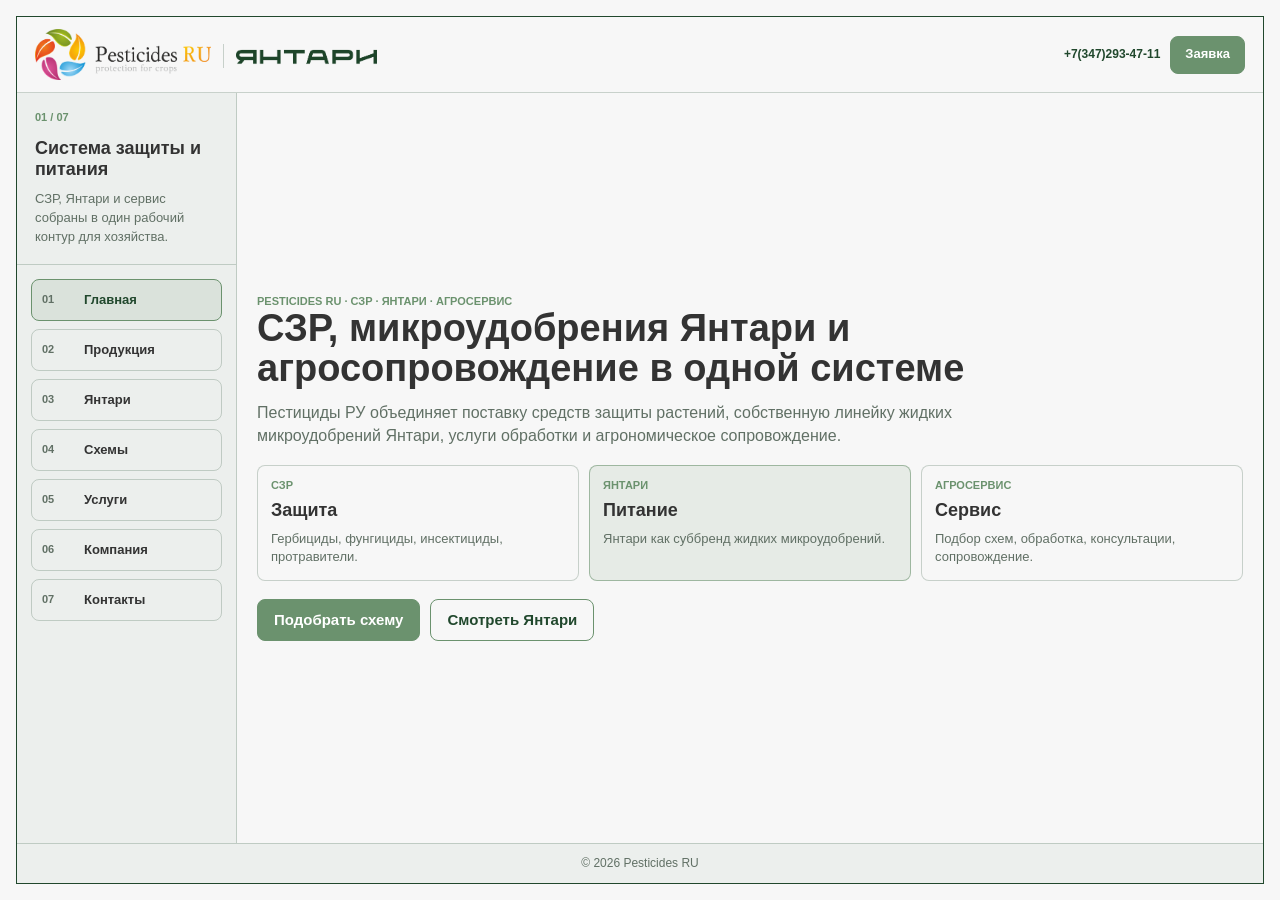
==== commit cfacb3bf: "Bust style cache and align brand colors" ====
--- a/index.html
+++ b/index.html
@@ -10,7 +10,7 @@
     <meta property="og:type" content="website">
     <meta property="og:image" content="assets/img/image-overview.png">
     <meta property="og:locale" content="ru_RU">
-    <link rel="stylesheet" href="styles.css">
+    <link rel="stylesheet" href="styles.css?v=20260605-2">
   </head>
   <body>
     <div class="app-frame" data-app-frame>
@@ -53,6 +53,6 @@
       </footer>
     </div>
 
-    <script src="script.js"></script>
+    <script src="script.js?v=20260605-2"></script>
   </body>
 </html>
--- a/styles.css
+++ b/styles.css
@@ -138,7 +138,7 @@
 .crop-button:hover,
 .crop-button.is-active {
   border-color: var(--green);
-  background: #e9efe7;
+  background: rgba(107, 146, 110, 0.14);
   color: var(--green-dark);
 }
 
@@ -381,7 +381,7 @@
 .brand-diagram {
   border: 1px solid var(--line);
   border-radius: var(--radius);
-  background: rgba(251, 250, 246, 0.86);
+  background: rgba(247, 247, 247, 0.92);
 }
 
 .card,
@@ -636,7 +636,7 @@
 
 .visual-card {
   overflow: hidden;
-  background: #f7f5ed;
+  background: var(--paper-2);
 }
 
 .visual-card img {
@@ -709,7 +709,7 @@
 
 .brand-node--amber {
   border-color: var(--amber);
-  background: #fff7e6;
+  background: rgba(107, 146, 110, 0.12);
 }
 
 .brand-node strong {
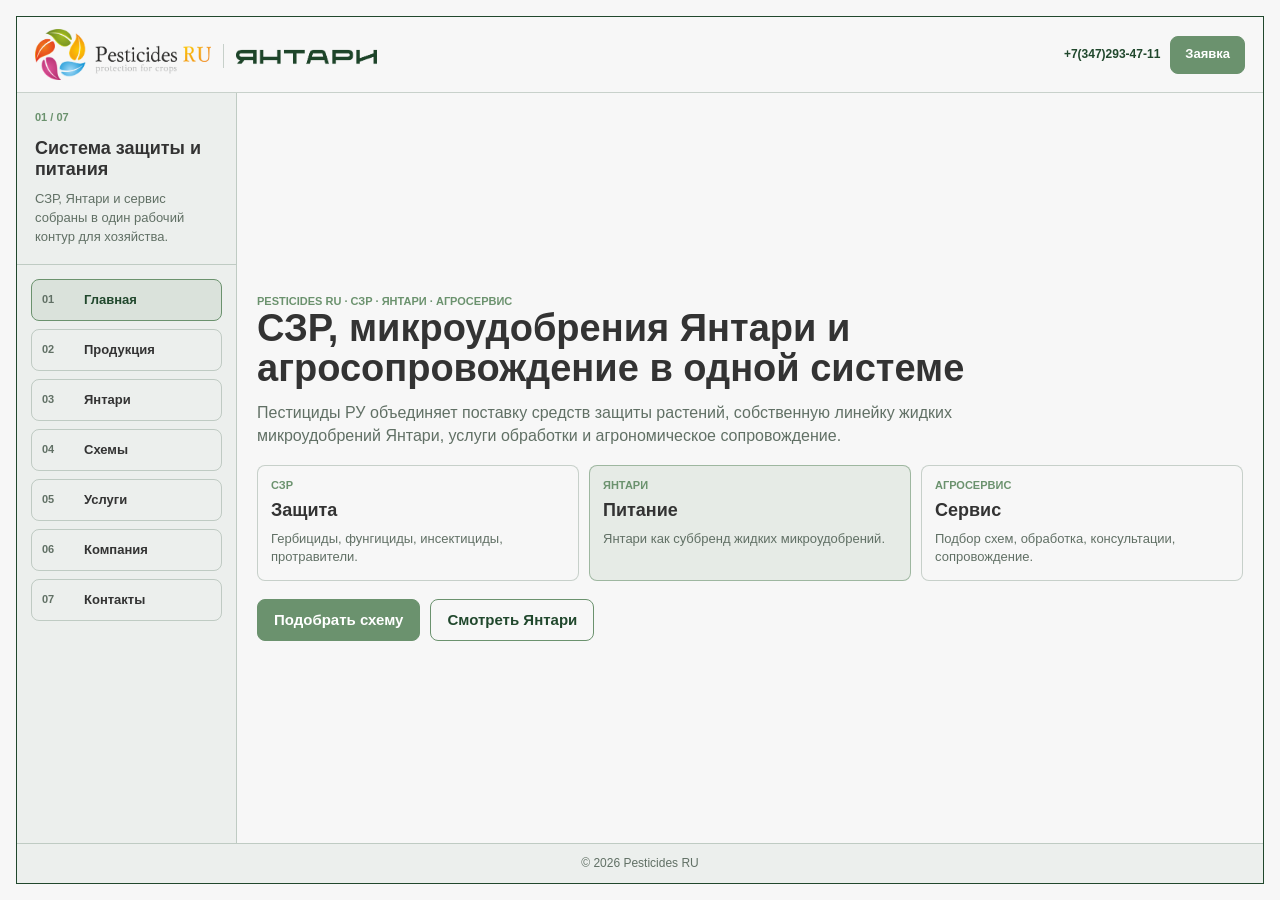
==== commit 2977d887: "Improve mobile header navigation" ====
--- a/index.html
+++ b/index.html
@@ -10,7 +10,7 @@
     <meta property="og:type" content="website">
     <meta property="og:image" content="assets/img/image-overview.png">
     <meta property="og:locale" content="ru_RU">
-    <link rel="stylesheet" href="styles.css?v=20260605-2">
+    <link rel="stylesheet" href="styles.css?v=20260605-3">
   </head>
   <body>
     <div class="app-frame" data-app-frame>
@@ -28,13 +28,22 @@
 
       <main class="app-main">
         <aside class="left-rail" aria-label="Навигация по разделам">
+          <button class="rail-toggle" type="button" aria-expanded="false" aria-controls="section-navigation" data-menu-toggle>
+            <span class="rail-toggle__icon" aria-hidden="true">
+              <span></span>
+              <span></span>
+              <span></span>
+            </span>
+            <span>Разделы</span>
+          </button>
+
           <div class="rail-meta">
             <span class="rail-index" data-rail-index>01 / 07</span>
             <strong data-rail-title>Система защиты и питания</strong>
             <p data-rail-text>Pesticides RU как главный бренд: СЗР, Янтари и агросервис собраны в одну рабочую рамку.</p>
           </div>
 
-          <nav class="rail-menu" aria-label="Разделы внутри кадра">
+          <nav class="rail-menu" id="section-navigation" aria-label="Разделы внутри кадра">
             <button type="button" data-section-link data-section="home"><span>01</span>Главная</button>
             <button type="button" data-section-link data-section="products"><span>02</span>Продукция</button>
             <button type="button" data-section-link data-section="yantari"><span>03</span>Янтари</button>
@@ -53,6 +62,6 @@
       </footer>
     </div>
 
-    <script src="script.js?v=20260605-2"></script>
+    <script src="script.js?v=20260605-3"></script>
   </body>
 </html>
--- a/styles.css
+++ b/styles.css
@@ -261,6 +261,7 @@
 }
 
 .rail-menu {
+  order: 2;
   min-height: 0;
   display: grid;
   align-content: start;
@@ -285,6 +286,49 @@
 .rail-menu span {
   color: var(--muted);
   font-size: 11px;
+}
+
+.rail-toggle {
+  order: 1;
+  display: none;
+  align-items: center;
+  justify-content: flex-start;
+  gap: 10px;
+  min-height: 42px;
+  margin: 0;
+  padding: 0 14px;
+  border: 0;
+  border-bottom: 1px solid var(--line);
+  background: transparent;
+  color: var(--green-dark);
+  font-weight: 760;
+  cursor: pointer;
+}
+
+.rail-toggle__icon {
+  width: 22px;
+  display: grid;
+  gap: 4px;
+}
+
+.rail-toggle__icon span {
+  display: block;
+  height: 2px;
+  border-radius: 2px;
+  background: currentColor;
+  transition: transform 160ms ease, opacity 160ms ease;
+}
+
+.left-rail.is-open .rail-toggle__icon span:nth-child(1) {
+  transform: translateY(6px) rotate(45deg);
+}
+
+.left-rail.is-open .rail-toggle__icon span:nth-child(2) {
+  opacity: 0;
+}
+
+.left-rail.is-open .rail-toggle__icon span:nth-child(3) {
+  transform: translateY(-6px) rotate(-45deg);
 }
 
 .content-panel {
@@ -782,20 +826,31 @@
   }
 
   .top-bar {
-    grid-template-columns: minmax(0, 1fr);
-    gap: 10px;
+    min-height: auto;
+    grid-template-columns: minmax(0, 1fr) auto;
+    gap: 8px;
+  }
+
+  .brand {
+    gap: 8px;
   }
 
   .brand-logo {
-    width: 168px;
+    width: 128px;
   }
 
   .brand-sublogo {
-    height: 22px;
+    height: 16px;
+    padding-left: 8px;
   }
 
   .top-actions {
-    justify-content: flex-start;
+    justify-content: flex-end;
+  }
+
+  .button--compact {
+    min-height: 36px;
+    padding: 0 12px;
   }
 
   .app-main {
@@ -809,13 +864,30 @@
   }
 
   .left-rail {
-    grid-template-rows: auto auto;
+    display: grid;
+    grid-template-rows: auto auto auto;
+  }
+
+  .rail-toggle {
+    display: flex;
+  }
+
+  .rail-meta {
+    order: 3;
+    border-top: 1px solid var(--line);
+    border-bottom: 0;
   }
 
   .rail-menu {
-    grid-auto-flow: column;
-    grid-auto-columns: minmax(146px, 1fr);
-    overflow-x: auto;
+    order: 2;
+    display: none;
+    grid-template-columns: repeat(2, minmax(0, 1fr));
+    grid-auto-flow: row;
+    overflow: visible;
+  }
+
+  .left-rail.is-open .rail-menu {
+    display: grid;
   }
 
   .section-shell {
@@ -860,15 +932,25 @@
   .top-bar,
   .content-panel,
   .rail-meta {
-    padding: 14px;
+    padding: 12px;
   }
 
   .brand-logo {
-    width: 150px;
+    width: 120px;
   }
 
   .brand-sublogo {
-    height: 18px;
+    height: 15px;
+  }
+
+  .top-bar {
+    gap: 6px;
+  }
+
+  .button--compact {
+    min-height: 34px;
+    padding: 0 10px;
+    font-size: 12px;
   }
 
   .module-grid,
@@ -896,3 +978,13 @@
     min-height: 38px;
   }
 }
+
+@media (max-width: 360px) {
+  .brand-logo {
+    width: 108px;
+  }
+
+  .brand-sublogo {
+    height: 14px;
+  }
+}
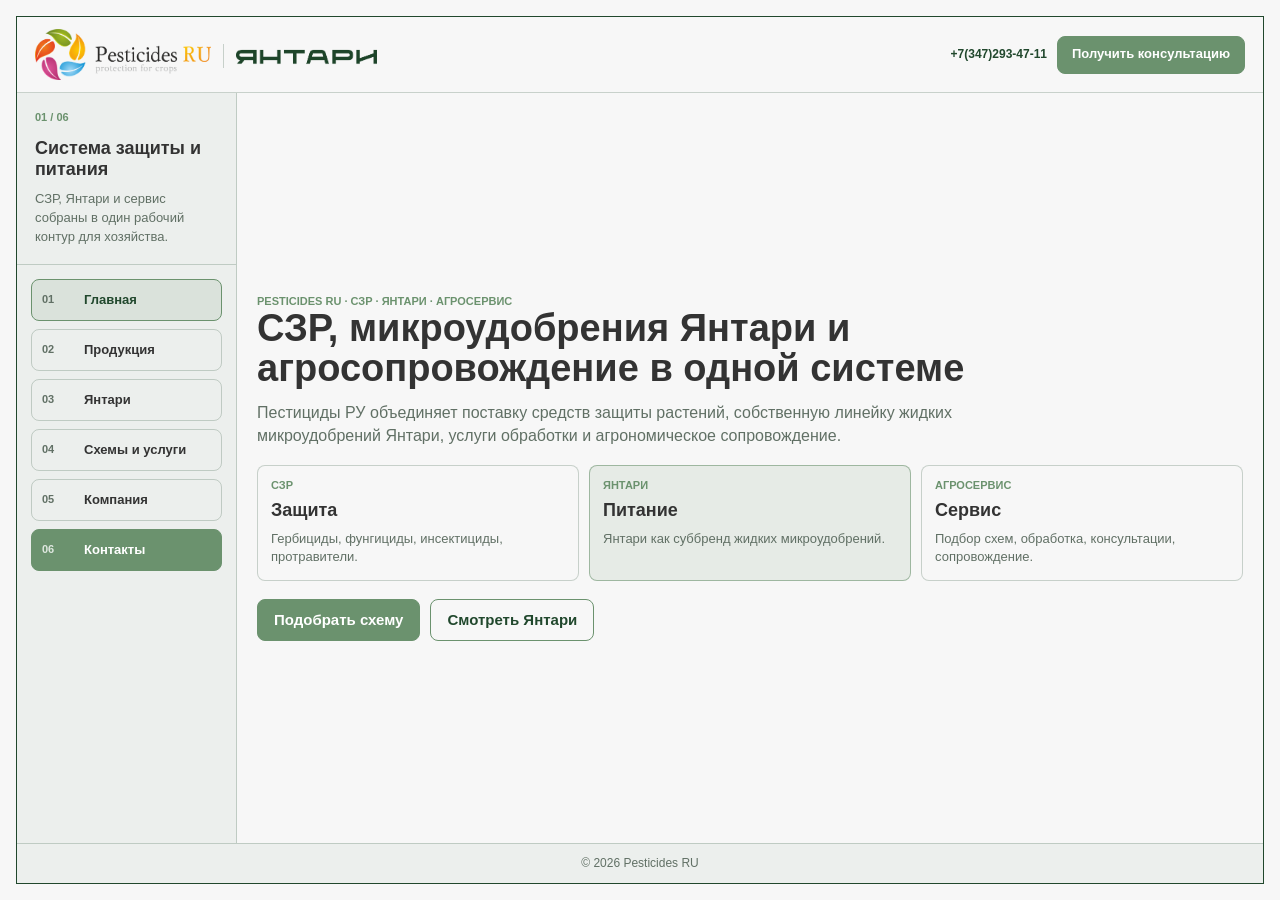
==== commit 30c47f89: "Refine navigation after rollback" ====
--- a/index.html
+++ b/index.html
@@ -10,7 +10,7 @@
     <meta property="og:type" content="website">
     <meta property="og:image" content="assets/img/image-overview.png">
     <meta property="og:locale" content="ru_RU">
-    <link rel="stylesheet" href="styles.css?v=20260605-3">
+    <link rel="stylesheet" href="styles.css?v=20260605-5">
   </head>
   <body>
     <div class="app-frame" data-app-frame>
@@ -22,7 +22,10 @@
 
         <div class="top-actions">
           <a class="contact-phone" href="tel:+73472934711">+7(347)293-47-11</a>
-          <button class="button button--compact" type="button" data-section-link data-section="contacts">Заявка</button>
+          <button class="button button--compact" type="button" data-section-link data-section="contacts">
+            <span class="cta-label-full">Получить консультацию</span>
+            <span class="cta-label-short">Заявка</span>
+          </button>
         </div>
       </header>
 
@@ -38,7 +41,7 @@
           </button>
 
           <div class="rail-meta">
-            <span class="rail-index" data-rail-index>01 / 07</span>
+            <span class="rail-index" data-rail-index>01 / 06</span>
             <strong data-rail-title>Система защиты и питания</strong>
             <p data-rail-text>Pesticides RU как главный бренд: СЗР, Янтари и агросервис собраны в одну рабочую рамку.</p>
           </div>
@@ -47,10 +50,9 @@
             <button type="button" data-section-link data-section="home"><span>01</span>Главная</button>
             <button type="button" data-section-link data-section="products"><span>02</span>Продукция</button>
             <button type="button" data-section-link data-section="yantari"><span>03</span>Янтари</button>
-            <button type="button" data-section-link data-section="schemes"><span>04</span>Схемы</button>
-            <button type="button" data-section-link data-section="services"><span>05</span>Услуги</button>
-            <button type="button" data-section-link data-section="company"><span>06</span>Компания</button>
-            <button type="button" data-section-link data-section="contacts"><span>07</span>Контакты</button>
+            <button type="button" data-section-link data-section="schemes"><span>04</span>Схемы и услуги</button>
+            <button type="button" data-section-link data-section="company"><span>05</span>Компания</button>
+            <button class="rail-menu__cta" type="button" data-section-link data-section="contacts"><span>06</span>Контакты</button>
           </nav>
         </aside>
 
@@ -62,6 +64,6 @@
       </footer>
     </div>
 
-    <script src="script.js?v=20260605-3"></script>
+    <script src="script.js?v=20260605-5"></script>
   </body>
 </html>
--- a/styles.css
+++ b/styles.css
@@ -205,6 +205,10 @@
   font-size: 13px;
 }
 
+.cta-label-short {
+  display: none;
+}
+
 .app-main {
   min-height: 0;
   display: grid;
@@ -286,6 +290,23 @@
 .rail-menu span {
   color: var(--muted);
   font-size: 11px;
+}
+
+.rail-menu .rail-menu__cta {
+  border-color: var(--green);
+  background: var(--green);
+  color: #fff;
+}
+
+.rail-menu .rail-menu__cta span {
+  color: rgba(255, 255, 255, 0.78);
+}
+
+.rail-menu .rail-menu__cta:hover,
+.rail-menu .rail-menu__cta.is-active {
+  border-color: var(--green-dark);
+  background: var(--green-dark);
+  color: #fff;
 }
 
 .rail-toggle {
@@ -853,6 +874,14 @@
     padding: 0 12px;
   }
 
+  .cta-label-full {
+    display: none;
+  }
+
+  .cta-label-short {
+    display: inline;
+  }
+
   .app-main {
     grid-template-columns: 1fr;
   }
